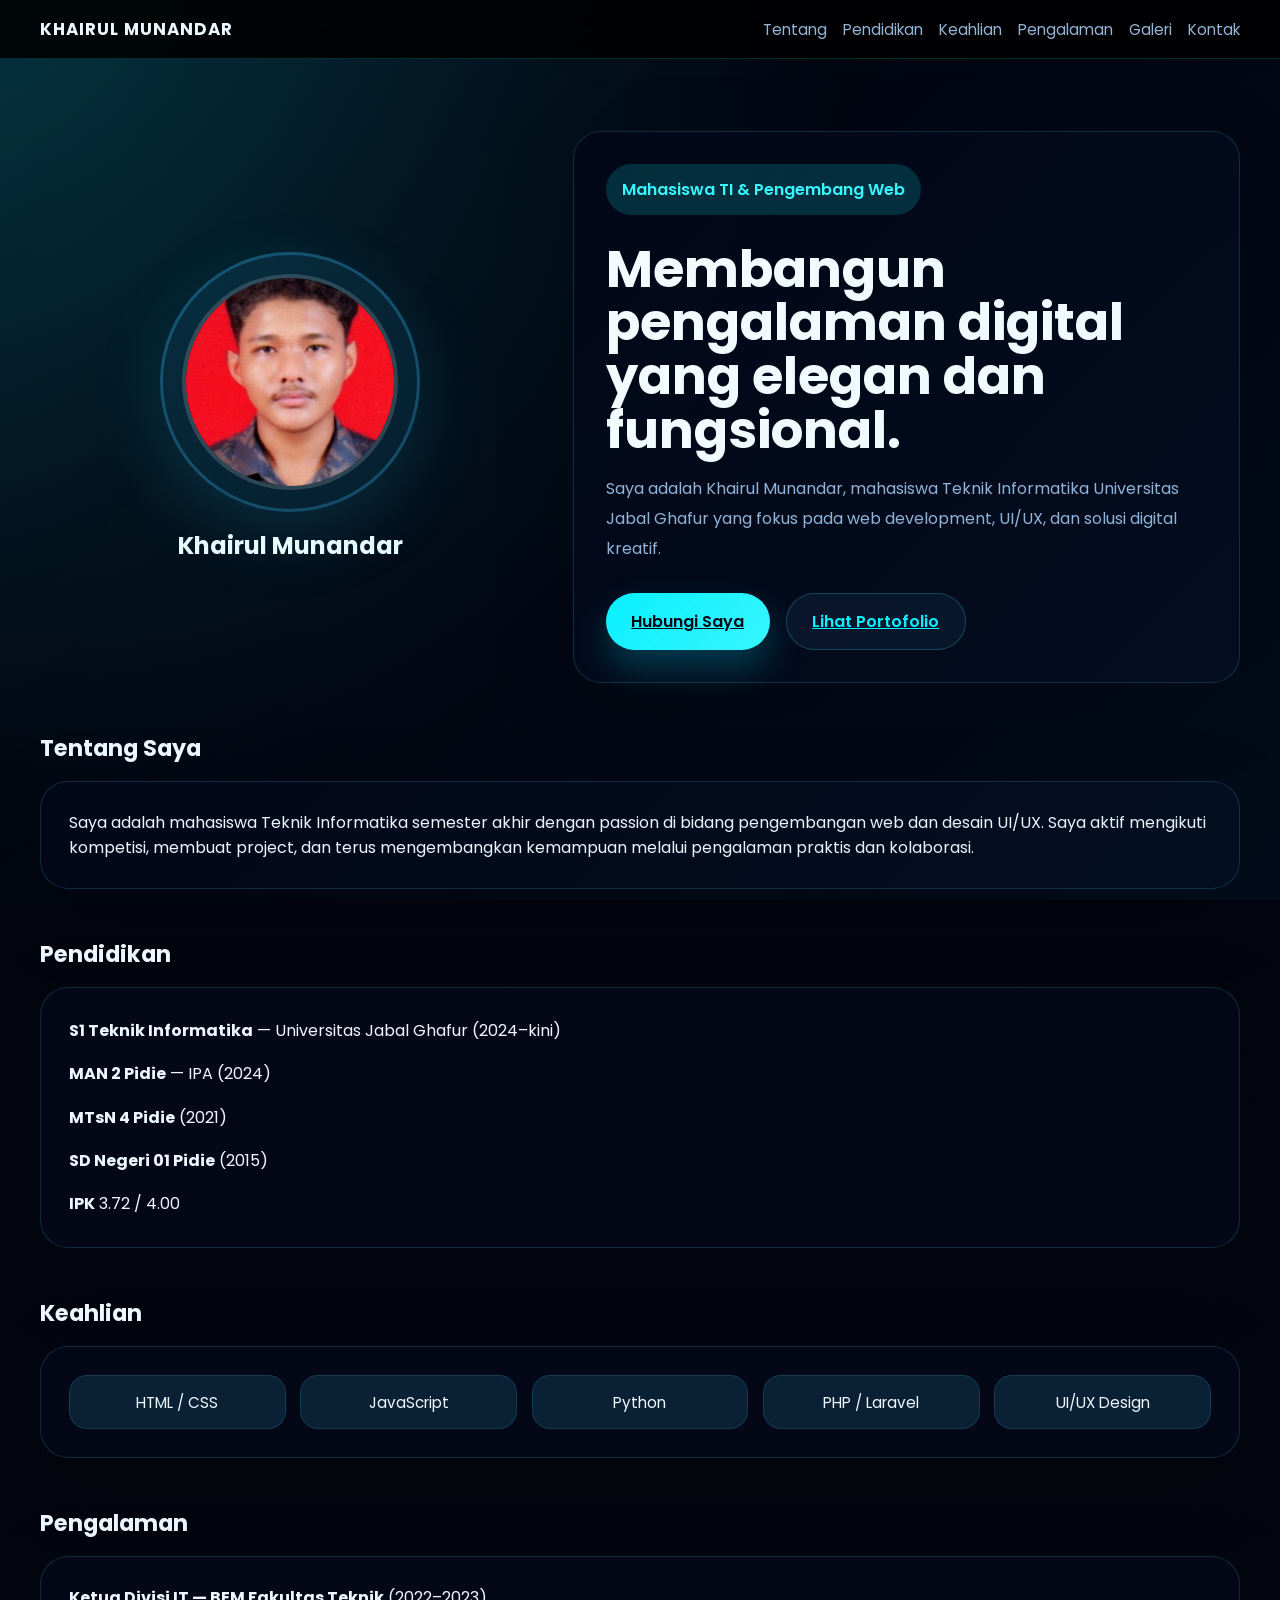
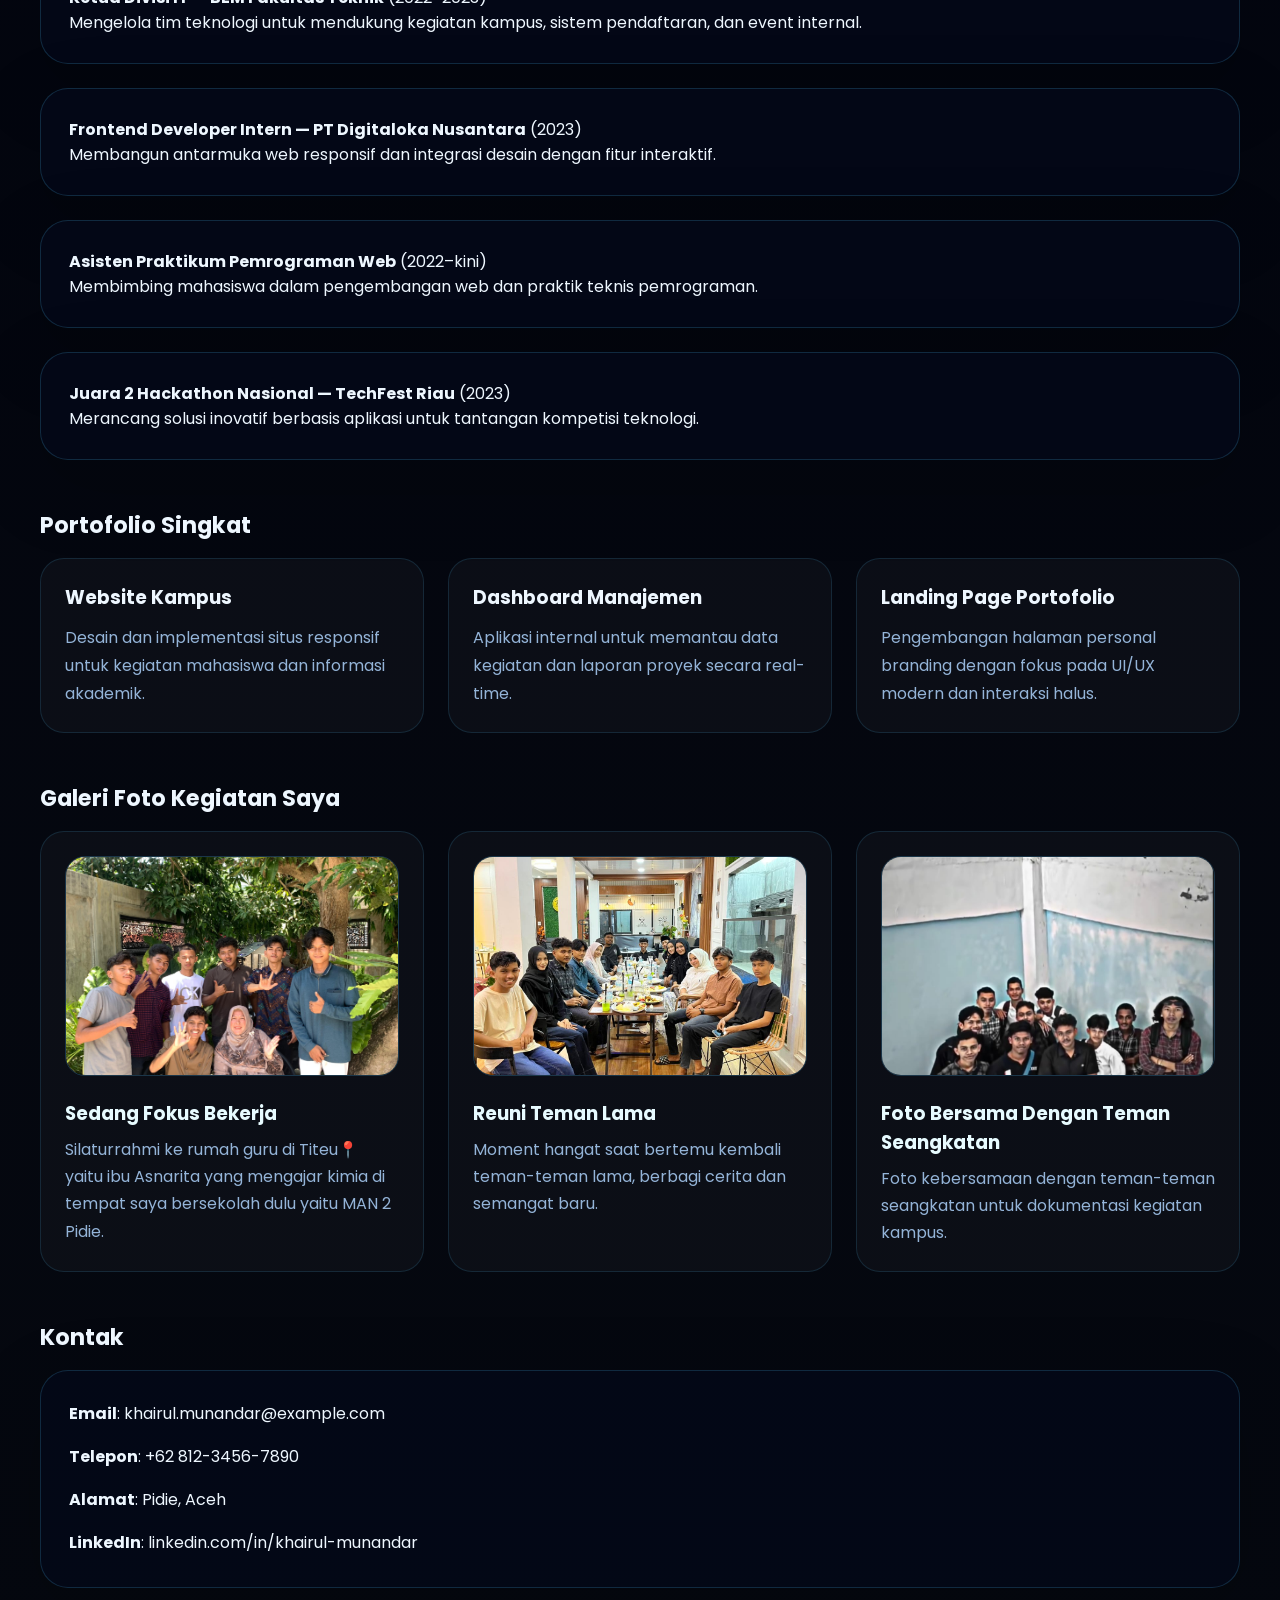
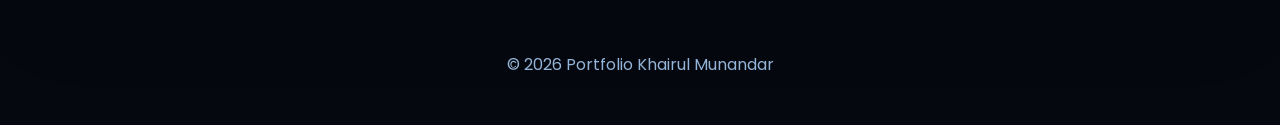
==== BIO.html @ df12a3d7 "Add files via upload" ====
<!DOCTYPE html>
<html lang="id">
<head>
<meta charset="UTF-8">
<meta name="viewport" content="width=device-width, initial-scale=1.0">
<title>Portfolio — Khairul Munandar</title>
<link href="https://fonts.googleapis.com/css2?family=Poppins:wght@300;400;500;600;700&display=swap" rel="stylesheet">

<style>
:root {
  --bg-start: #02040f;
  --bg-end: #05080f;
  --surface: rgba(4, 9, 24, 0.88);
  --surface-strong: rgba(10, 16, 34, 0.96);
  --text: #eef7ff;
  --muted: #94b4d8;
  --accent: #0af2ff;
  --accent-strong: #38f7ff;
  --neon: #53f0ff;
  --border: rgba(81, 197, 255, 0.18);
}

* {
  margin: 0;
  padding: 0;
  box-sizing: border-box;
}

body {
  min-height: 100vh;
  font-family: 'Poppins', sans-serif;
  background: radial-gradient(circle at top left, rgba(10, 242, 255, 0.16), transparent 24%),
              linear-gradient(180deg, var(--bg-start) 0%, var(--bg-end) 100%);
  color: var(--text);
}

body::before {
  content: '';
  position: fixed;
  inset: 0;
  background: linear-gradient(135deg, rgba(56, 189, 248, 0.06), transparent 30%, rgba(14, 165, 233, 0.05));
  pointer-events: none;
}

.container {
  width: min(1200px, calc(100% - 2rem));
  margin: 0 auto;
  padding: 4.5rem 0 3rem;
}

nav {
  position: sticky;
  top: 0;
  z-index: 10;
  background: rgba(0, 0, 0, 0.88);
  backdrop-filter: blur(18px);
  border-bottom: 1px solid rgba(10, 242, 255, 0.18);
}

nav .nav-inner {
  display: flex;
  align-items: center;
  justify-content: space-between;
  gap: 1rem;
  padding: 1rem 0;
}

.brand {
  font-size: 1.05rem;
  font-weight: 700;
  letter-spacing: 0.06em;
  text-transform: uppercase;
}

.nav-links {
  display: flex;
  flex-wrap: wrap;
  gap: 1rem;
}

.nav-links a {
  color: var(--muted);
  text-decoration: none;
  font-size: 0.95rem;
  transition: color 0.2s ease;
}

.nav-links a:hover {
  color: var(--text);
}

.hero {
  display: grid;
  grid-template-columns: 0.9fr 1.2fr;
  gap: 2rem;
  align-items: center;
  margin-bottom: 3rem;
}

.hero-card,
.section-card,
.small-card {
  background: var(--surface);
  border: 1px solid var(--border);
  border-radius: 28px;
  box-shadow: 0 24px 80px rgba(0,0,0,0.18);
}

.hero-card {
  padding: 2rem;
}

.hero-title {
  font-size: clamp(2rem, 4vw, 3.5rem);
  line-height: 1.05;
  margin-bottom: 1rem;
  color: #f5fcff;
}

.hero-subtitle {
  max-width: 46rem;
  color: var(--muted);
  margin-bottom: 1.75rem;
  line-height: 1.9;
}

.badge {
  display: inline-flex;
  align-items: center;
  gap: 0.5rem;
  padding: 0.8rem 1rem;
  border-radius: 999px;
  background: rgba(10, 242, 255, 0.16);
  color: var(--accent-strong);
  font-weight: 600;
  margin-bottom: 1.75rem;
}

.action-group {
  display: flex;
  flex-wrap: wrap;
  gap: 1rem;
}

.button {
  display: inline-flex;
  align-items: center;
  justify-content: center;
  padding: 0.95rem 1.6rem;
  border-radius: 999px;
  border: none;
  cursor: pointer;
  font-weight: 600;
  transition: transform 0.2s ease, box-shadow 0.2s ease, background 0.2s ease;
}

.button-primary {
  background: linear-gradient(135deg, var(--accent), var(--accent-strong));
  color: #02040f;
  box-shadow: 0 18px 36px rgba(10, 223, 255, 0.24);
}

.button-secondary {
  background: rgba(10, 20, 40, 0.95);
  color: var(--accent);
  border: 1px solid rgba(56, 255, 255, 0.22);
}

.button:hover {
  transform: translateY(-2px);
}

.profile-panel {
  display: flex;
  flex-direction: column;
  align-items: center;
  justify-content: center;
  padding: 2rem 1rem;
}

.profile-frame {
  width: 260px;
  height: 260px;
  border-radius: 50%;
  background: rgba(56, 189, 248, 0.1);
  border: 3px solid rgba(56, 189, 248, 0.28);
  display: flex;
  align-items: center;
  justify-content: center;
  box-shadow: 0 24px 70px rgba(56, 189, 248, 0.16);
}

.profile-img {
  width: 216px;
  height: 216px;
  border-radius: 50%;
  object-fit: cover;
  border: 4px solid rgba(255,255,255,0.16);
}

.profile-name {
  margin-top: 1rem;
  color: #e7fbff;
  font-size: 1.5rem;
  font-weight: 700;
  text-align: center;
}

.profile-summary {
  display: grid;
  gap: 1rem;
}

.profile-summary p {
  color: var(--muted);
  line-height: 1.8;
}

.stats-grid {
  display: grid;
  grid-template-columns: repeat(2, minmax(0, 1fr));
  gap: 1rem;
}

.stat-card {
  background: rgba(255,255,255,0.04);
  padding: 1rem 1.25rem;
  border-radius: 20px;
  border: 1px solid rgba(255,255,255,0.06);
}

.stat-card strong {
  display: block;
  font-size: 1.1rem;
  margin-bottom: 0.35rem;
}

.section {
  margin-top: 3rem;
}

.section h2 {
  font-size: 1.4rem;
  margin-bottom: 1rem;
}

.section-card {
  padding: 1.75rem;
}

.section-grid {
  display: grid;
  gap: 1.5rem;
}

.details-list {
  display: grid;
  gap: 0.8rem;
  color: var(--text);
  line-height: 1.9;
}

.details-list span {
  display: block;
}

.skills {
  display: grid;
  grid-template-columns: repeat(auto-fit, minmax(140px, 1fr));
  gap: 0.9rem;
  margin-top: 0.8rem;
}

.skills span {
  display: inline-flex;
  align-items: center;
  justify-content: center;
  padding: 0.9rem 1rem;
  border-radius: 18px;
  background: rgba(56, 189, 248, 0.14);
  color: var(--text);
  font-size: 0.95rem;
  border: 1px solid rgba(56, 189, 248, 0.16);
}

.portfolio-grid {
  display: grid;
  grid-template-columns: repeat(auto-fit, minmax(240px, 1fr));
  gap: 1.5rem;
  margin-top: 1rem;
}

.portfolio-card,
.gallery-card {
  background: rgba(255,255,255,0.03);
  border: 1px solid rgba(81, 197, 255, 0.14);
  border-radius: 24px;
  padding: 1.5rem;
  overflow: hidden;
}

.gallery-card img {
  width: 100%;
  height: 220px;
  object-fit: cover;
  border-radius: 20px;
  margin-bottom: 1rem;
  border: 1px solid rgba(81, 197, 255, 0.22);
}

.gallery-meta h3 {
  margin-bottom: 0.5rem;
  color: #e7fbff;
}

.gallery-meta p {
  color: var(--muted);
  line-height: 1.7;
}

.portfolio-card h3 {
  margin-bottom: 0.75rem;
}

.portfolio-card p {
  color: var(--muted);
  line-height: 1.75;
}

.footer {
  text-align: center;
  margin-top: 4rem;
  color: var(--muted);
}

@media (max-width: 860px) {
  .hero {
    grid-template-columns: 1fr;
  }

  nav .nav-inner {
    flex-direction: column;
    align-items: flex-start;
  }
}

@media (max-width: 640px) {
  .container {
    padding: 3rem 0 2rem;
  }

  .hero-title {
    font-size: 2.6rem;
  }

  .stats-grid {
    grid-template-columns: 1fr;
  }
}
</style>
</head>

<body>
<nav>
  <div class="container nav-inner">
    <div class="brand">Khairul Munandar</div>
    <div class="nav-links">
      <a href="#about">Tentang</a>
      <a href="#education">Pendidikan</a>
      <a href="#skills">Keahlian</a>
      <a href="#experience">Pengalaman</a>
      <a href="#gallery">Galeri</a>
      <a href="#contact">Kontak</a>
    </div>
  </div>
</nav>

<div class="container">
  <section class="hero">
    <aside class="profile-panel">
      <div class="profile-frame">
        <img src="foto.jpg" alt="Foto Khairul Munandar" class="profile-img">
      </div>
      <div class="profile-name">Khairul Munandar</div>
    </aside>

    <div class="hero-card">
      <span class="badge">Mahasiswa TI & Pengembang Web</span>
      <h1 class="hero-title">Membangun pengalaman digital yang elegan dan fungsional.</h1>
      <p class="hero-subtitle">Saya adalah Khairul Munandar, mahasiswa Teknik Informatika Universitas Jabal Ghafur yang fokus pada web development, UI/UX, dan solusi digital kreatif.</p>
      <div class="action-group">
        <a href="#contact" class="button button-primary">Hubungi Saya</a>
        <a href="#portfolio" class="button button-secondary">Lihat Portofolio</a>
      </div>
    </div>
  </section>

  <section id="about" class="section">
    <h2>Tentang Saya</h2>
    <div class="section-card">
      <p>Saya adalah mahasiswa Teknik Informatika semester akhir dengan passion di bidang pengembangan web dan desain UI/UX. Saya aktif mengikuti kompetisi, membuat project, dan terus mengembangkan kemampuan melalui pengalaman praktis dan kolaborasi.</p>
    </div>
  </section>

  <section id="education" class="section">
    <h2>Pendidikan</h2>
    <div class="section-card details-list">
      <span><strong>S1 Teknik Informatika</strong> — Universitas Jabal Ghafur (2024–kini)</span>
      <span><strong>MAN 2 Pidie</strong> — IPA (2024)</span>
      <span><strong>MTsN 4 Pidie</strong> (2021)</span>
      <span><strong>SD Negeri 01 Pidie</strong> (2015)</span>
      <span><strong>IPK</strong> 3.72 / 4.00</span>
    </div>
  </section>

  <section id="skills" class="section">
    <h2>Keahlian</h2>
    <div class="section-card skills">
      <span>HTML / CSS</span>
      <span>JavaScript</span>
      <span>Python</span>
      <span>PHP / Laravel</span>
      <span>UI/UX Design</span>
    </div>
  </section>

  <section id="experience" class="section">
    <h2>Pengalaman</h2>
    <div class="section-grid">
      <div class="section-card">
        <p><strong>Ketua Divisi IT — BEM Fakultas Teknik</strong> (2022–2023)</p>
        <p>Mengelola tim teknologi untuk mendukung kegiatan kampus, sistem pendaftaran, dan event internal.</p>
      </div>
      <div class="section-card">
        <p><strong>Frontend Developer Intern — PT Digitaloka Nusantara</strong> (2023)</p>
        <p>Membangun antarmuka web responsif dan integrasi desain dengan fitur interaktif.</p>
      </div>
      <div class="section-card">
        <p><strong>Asisten Praktikum Pemrograman Web</strong> (2022–kini)</p>
        <p>Membimbing mahasiswa dalam pengembangan web dan praktik teknis pemrograman.</p>
      </div>
      <div class="section-card">
        <p><strong>Juara 2 Hackathon Nasional — TechFest Riau</strong> (2023)</p>
        <p>Merancang solusi inovatif berbasis aplikasi untuk tantangan kompetisi teknologi.</p>
      </div>
    </div>
  </section>

  <section id="portfolio" class="section">
    <h2>Portofolio Singkat</h2>
    <div class="portfolio-grid">
      <article class="portfolio-card">
        <h3>Website Kampus</h3>
        <p>Desain dan implementasi situs responsif untuk kegiatan mahasiswa dan informasi akademik.</p>
      </article>
      <article class="portfolio-card">
        <h3>Dashboard Manajemen</h3>
        <p>Aplikasi internal untuk memantau data kegiatan dan laporan proyek secara real-time.</p>
      </article>
      <article class="portfolio-card">
        <h3>Landing Page Portofolio</h3>
        <p>Pengembangan halaman personal branding dengan fokus pada UI/UX modern dan interaksi halus.</p>
      </article>
    </div>
  </section>

  <section id="gallery" class="section">
    <h2>Galeri Foto Kegiatan Saya</h2>
    <div class="portfolio-grid">
      <article class="gallery-card">
        <img src="foto1.jpeg" alt="Sedang bekerja di kafe">
        <div class="gallery-meta">
          <h3>Sedang Fokus Bekerja</h3>
          <p>Silaturrahmi ke rumah guru di Titeu📍 yaitu ibu Asnarita yang mengajar kimia di tempat saya bersekolah dulu yaitu MAN 2 Pidie.</p>
        </div>
      </article>
      <article class="gallery-card">
        <img src="foto2.jpeg" alt="Sedang dalam acara reuni">
        <div class="gallery-meta">
          <h3>Reuni Teman Lama</h3>
          <p>Moment hangat saat bertemu kembali teman-teman lama, berbagi cerita dan semangat baru.</p>
        </div>
      </article>
      <article class="gallery-card">
        <img src="foto3.jpeg" alt="Foto bersama kawan-kawan">
        <div class="gallery-meta">
          <h3>Foto Bersama Dengan Teman Seangkatan</h3>
          <p>Foto kebersamaan dengan teman-teman seangkatan untuk dokumentasi kegiatan kampus.</p>
        </div>
      </article>
    </div>
  </section>

  <section id="contact" class="section">
    <h2>Kontak</h2>
    <div class="section-card details-list">
      <span><strong>Email</strong>: khairul.munandar@example.com</span>
      <span><strong>Telepon</strong>: +62 812-3456-7890</span>
      <span><strong>Alamat</strong>: Pidie, Aceh</span>
      <span><strong>LinkedIn</strong>: linkedin.com/in/khairul-munandar</span>
    </div>
  </section>

  <div class="footer">
    © 2026 Portfolio Khairul Munandar
  </div>
</div>

</body>
</html>
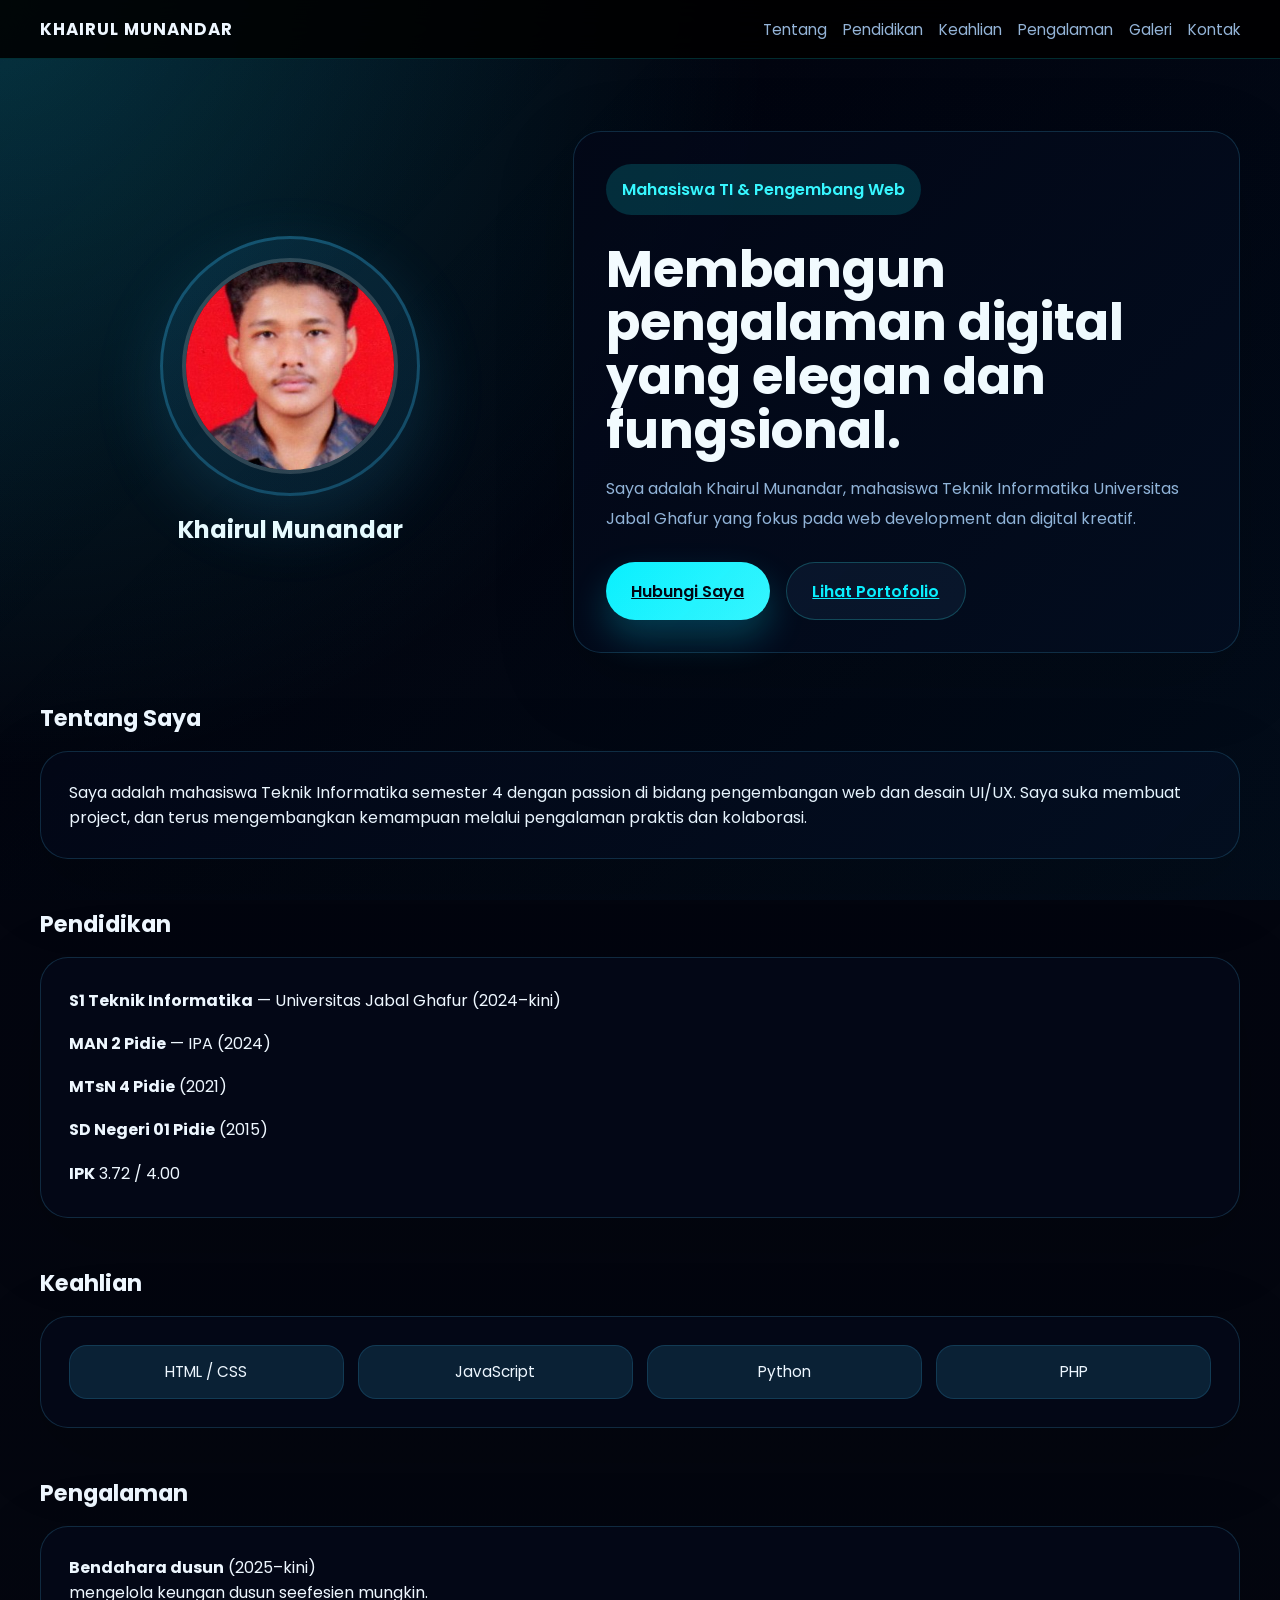
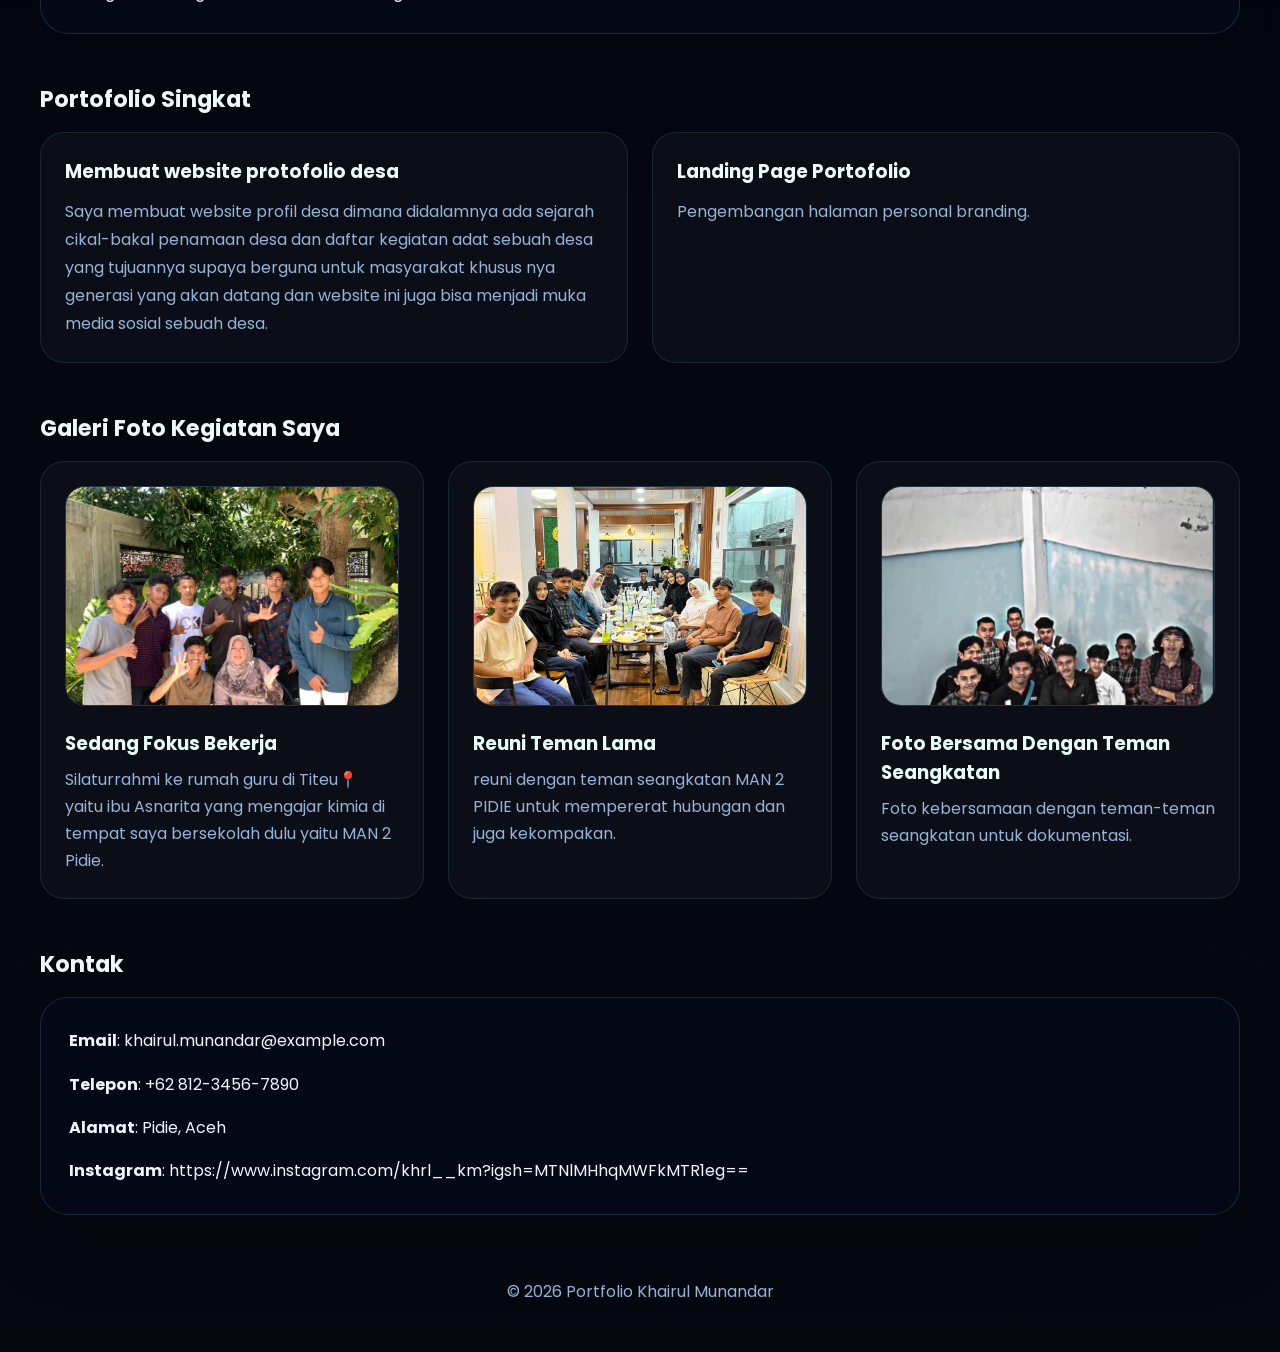
==== commit b80fc66b: "Refactor BIO.html for improved structure and content" ====
--- a/BIO.html
+++ b/BIO.html
@@ -387,7 +387,7 @@
     <div class="hero-card">
       <span class="badge">Mahasiswa TI & Pengembang Web</span>
       <h1 class="hero-title">Membangun pengalaman digital yang elegan dan fungsional.</h1>
-      <p class="hero-subtitle">Saya adalah Khairul Munandar, mahasiswa Teknik Informatika Universitas Jabal Ghafur yang fokus pada web development, UI/UX, dan solusi digital kreatif.</p>
+      <p class="hero-subtitle">Saya adalah Khairul Munandar, mahasiswa Teknik Informatika Universitas Jabal Ghafur yang fokus pada web development dan digital kreatif.</p>
       <div class="action-group">
         <a href="#contact" class="button button-primary">Hubungi Saya</a>
         <a href="#portfolio" class="button button-secondary">Lihat Portofolio</a>
@@ -398,7 +398,7 @@
   <section id="about" class="section">
     <h2>Tentang Saya</h2>
     <div class="section-card">
-      <p>Saya adalah mahasiswa Teknik Informatika semester akhir dengan passion di bidang pengembangan web dan desain UI/UX. Saya aktif mengikuti kompetisi, membuat project, dan terus mengembangkan kemampuan melalui pengalaman praktis dan kolaborasi.</p>
+      <p>Saya adalah mahasiswa Teknik Informatika semester 4 dengan passion di bidang pengembangan web dan desain UI/UX. Saya suka membuat project, dan terus mengembangkan kemampuan melalui pengalaman praktis dan kolaborasi.</p>
     </div>
   </section>
 
@@ -419,8 +419,7 @@
       <span>HTML / CSS</span>
       <span>JavaScript</span>
       <span>Python</span>
-      <span>PHP / Laravel</span>
-      <span>UI/UX Design</span>
+      <span>PHP </span>
     </div>
   </section>
 
@@ -428,20 +427,8 @@
     <h2>Pengalaman</h2>
     <div class="section-grid">
       <div class="section-card">
-        <p><strong>Ketua Divisi IT — BEM Fakultas Teknik</strong> (2022–2023)</p>
-        <p>Mengelola tim teknologi untuk mendukung kegiatan kampus, sistem pendaftaran, dan event internal.</p>
-      </div>
-      <div class="section-card">
-        <p><strong>Frontend Developer Intern — PT Digitaloka Nusantara</strong> (2023)</p>
-        <p>Membangun antarmuka web responsif dan integrasi desain dengan fitur interaktif.</p>
-      </div>
-      <div class="section-card">
-        <p><strong>Asisten Praktikum Pemrograman Web</strong> (2022–kini)</p>
-        <p>Membimbing mahasiswa dalam pengembangan web dan praktik teknis pemrograman.</p>
-      </div>
-      <div class="section-card">
-        <p><strong>Juara 2 Hackathon Nasional — TechFest Riau</strong> (2023)</p>
-        <p>Merancang solusi inovatif berbasis aplikasi untuk tantangan kompetisi teknologi.</p>
+        <p><strong>Bendahara dusun</strong> (2025–kini)</p>
+        <p>mengelola keungan dusun seefesien mungkin.</p>
       </div>
     </div>
   </section>
@@ -450,16 +437,12 @@
     <h2>Portofolio Singkat</h2>
     <div class="portfolio-grid">
       <article class="portfolio-card">
-        <h3>Website Kampus</h3>
-        <p>Desain dan implementasi situs responsif untuk kegiatan mahasiswa dan informasi akademik.</p>
-      </article>
-      <article class="portfolio-card">
-        <h3>Dashboard Manajemen</h3>
-        <p>Aplikasi internal untuk memantau data kegiatan dan laporan proyek secara real-time.</p>
+        <h3>Membuat website protofolio desa</h3>
+        <p> Saya membuat website profil desa dimana didalamnya ada sejarah cikal-bakal penamaan desa dan daftar kegiatan adat sebuah desa yang tujuannya supaya berguna untuk masyarakat khusus nya generasi yang akan datang dan website ini juga bisa menjadi muka media sosial sebuah desa.</p>
       </article>
       <article class="portfolio-card">
         <h3>Landing Page Portofolio</h3>
-        <p>Pengembangan halaman personal branding dengan fokus pada UI/UX modern dan interaksi halus.</p>
+        <p>Pengembangan halaman personal branding.</p>
       </article>
     </div>
   </section>
@@ -478,14 +461,14 @@
         <img src="foto2.jpeg" alt="Sedang dalam acara reuni">
         <div class="gallery-meta">
           <h3>Reuni Teman Lama</h3>
-          <p>Moment hangat saat bertemu kembali teman-teman lama, berbagi cerita dan semangat baru.</p>
+          <p>reuni dengan teman seangkatan MAN 2 PIDIE untuk mempererat hubungan dan juga kekompakan.</p>
         </div>
       </article>
       <article class="gallery-card">
         <img src="foto3.jpeg" alt="Foto bersama kawan-kawan">
         <div class="gallery-meta">
           <h3>Foto Bersama Dengan Teman Seangkatan</h3>
-          <p>Foto kebersamaan dengan teman-teman seangkatan untuk dokumentasi kegiatan kampus.</p>
+          <p>Foto kebersamaan dengan teman-teman seangkatan untuk dokumentasi.</p>
         </div>
       </article>
     </div>
@@ -497,7 +480,7 @@
       <span><strong>Email</strong>: khairul.munandar@example.com</span>
       <span><strong>Telepon</strong>: +62 812-3456-7890</span>
       <span><strong>Alamat</strong>: Pidie, Aceh</span>
-      <span><strong>LinkedIn</strong>: linkedin.com/in/khairul-munandar</span>
+      <span><strong>Instagram</strong>: https://www.instagram.com/khrl__km?igsh=MTNlMHhqMWFkMTR1eg==</span>
     </div>
   </section>
 
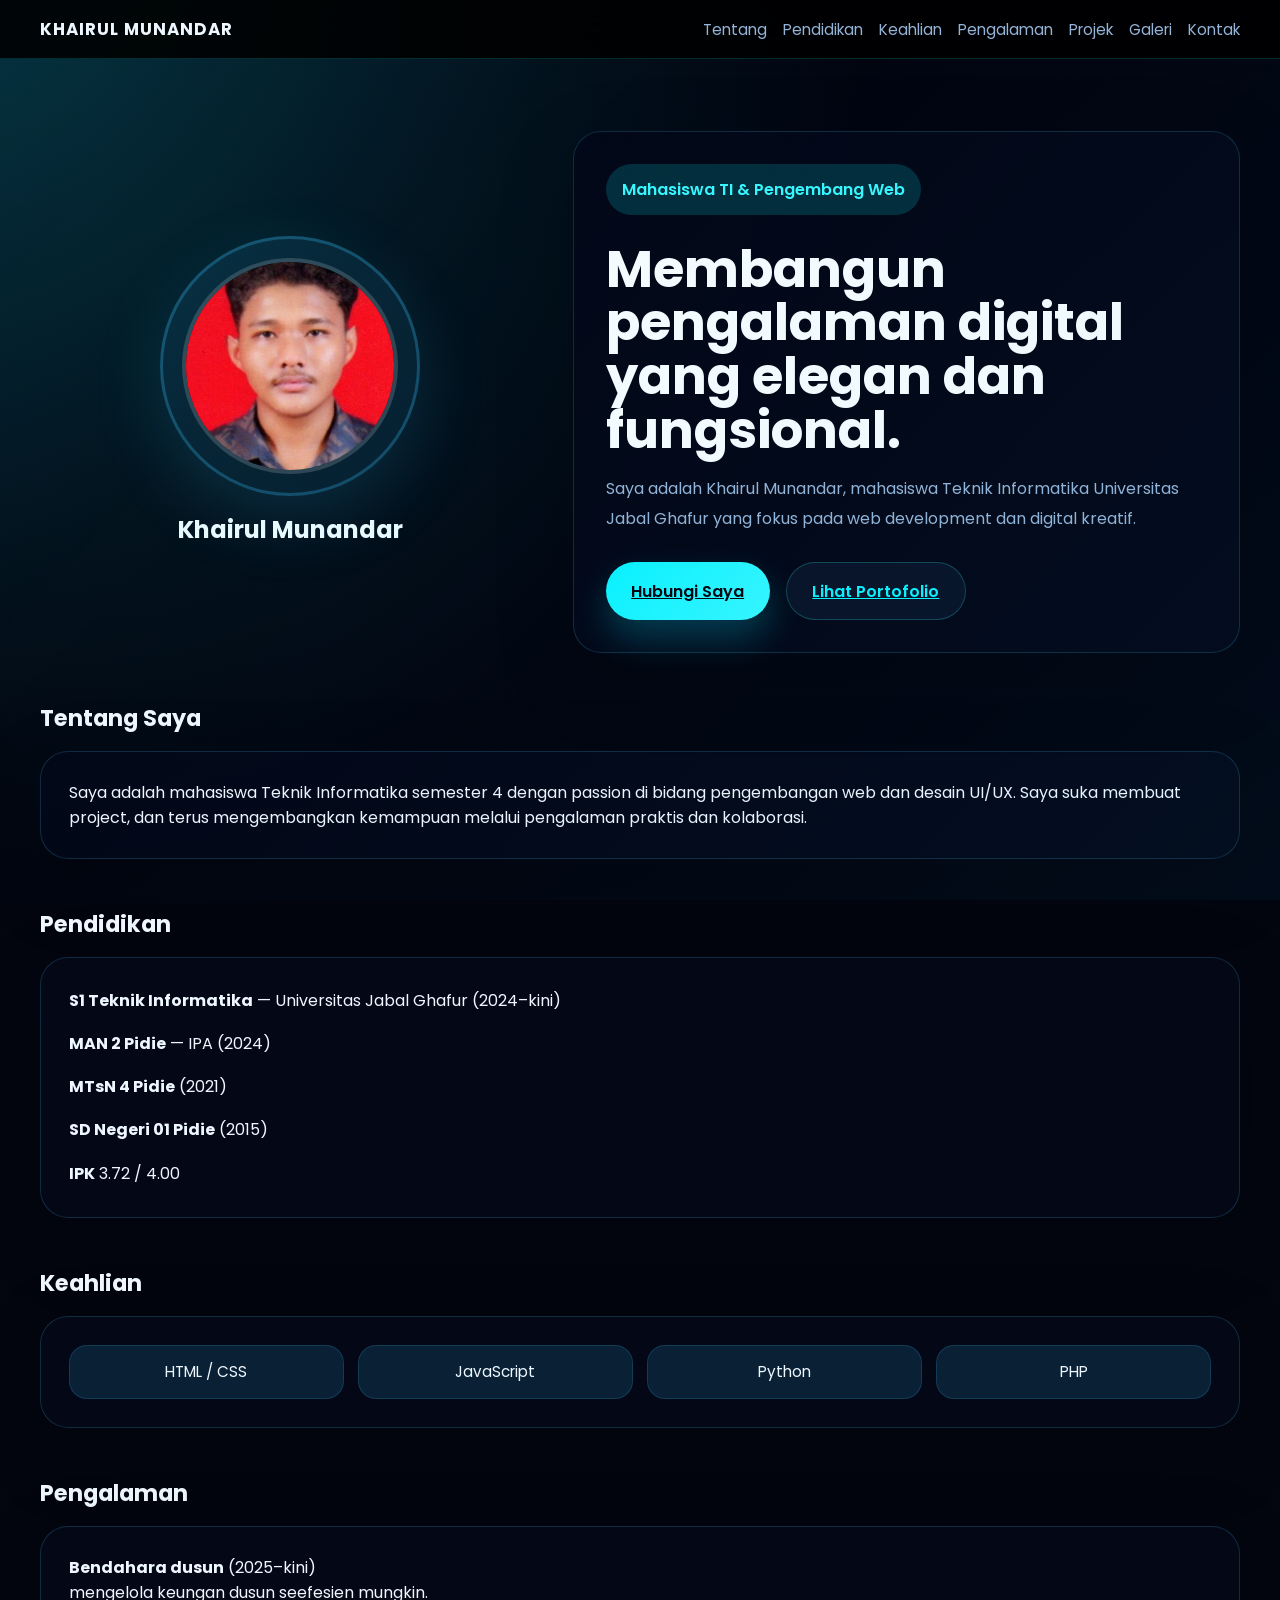
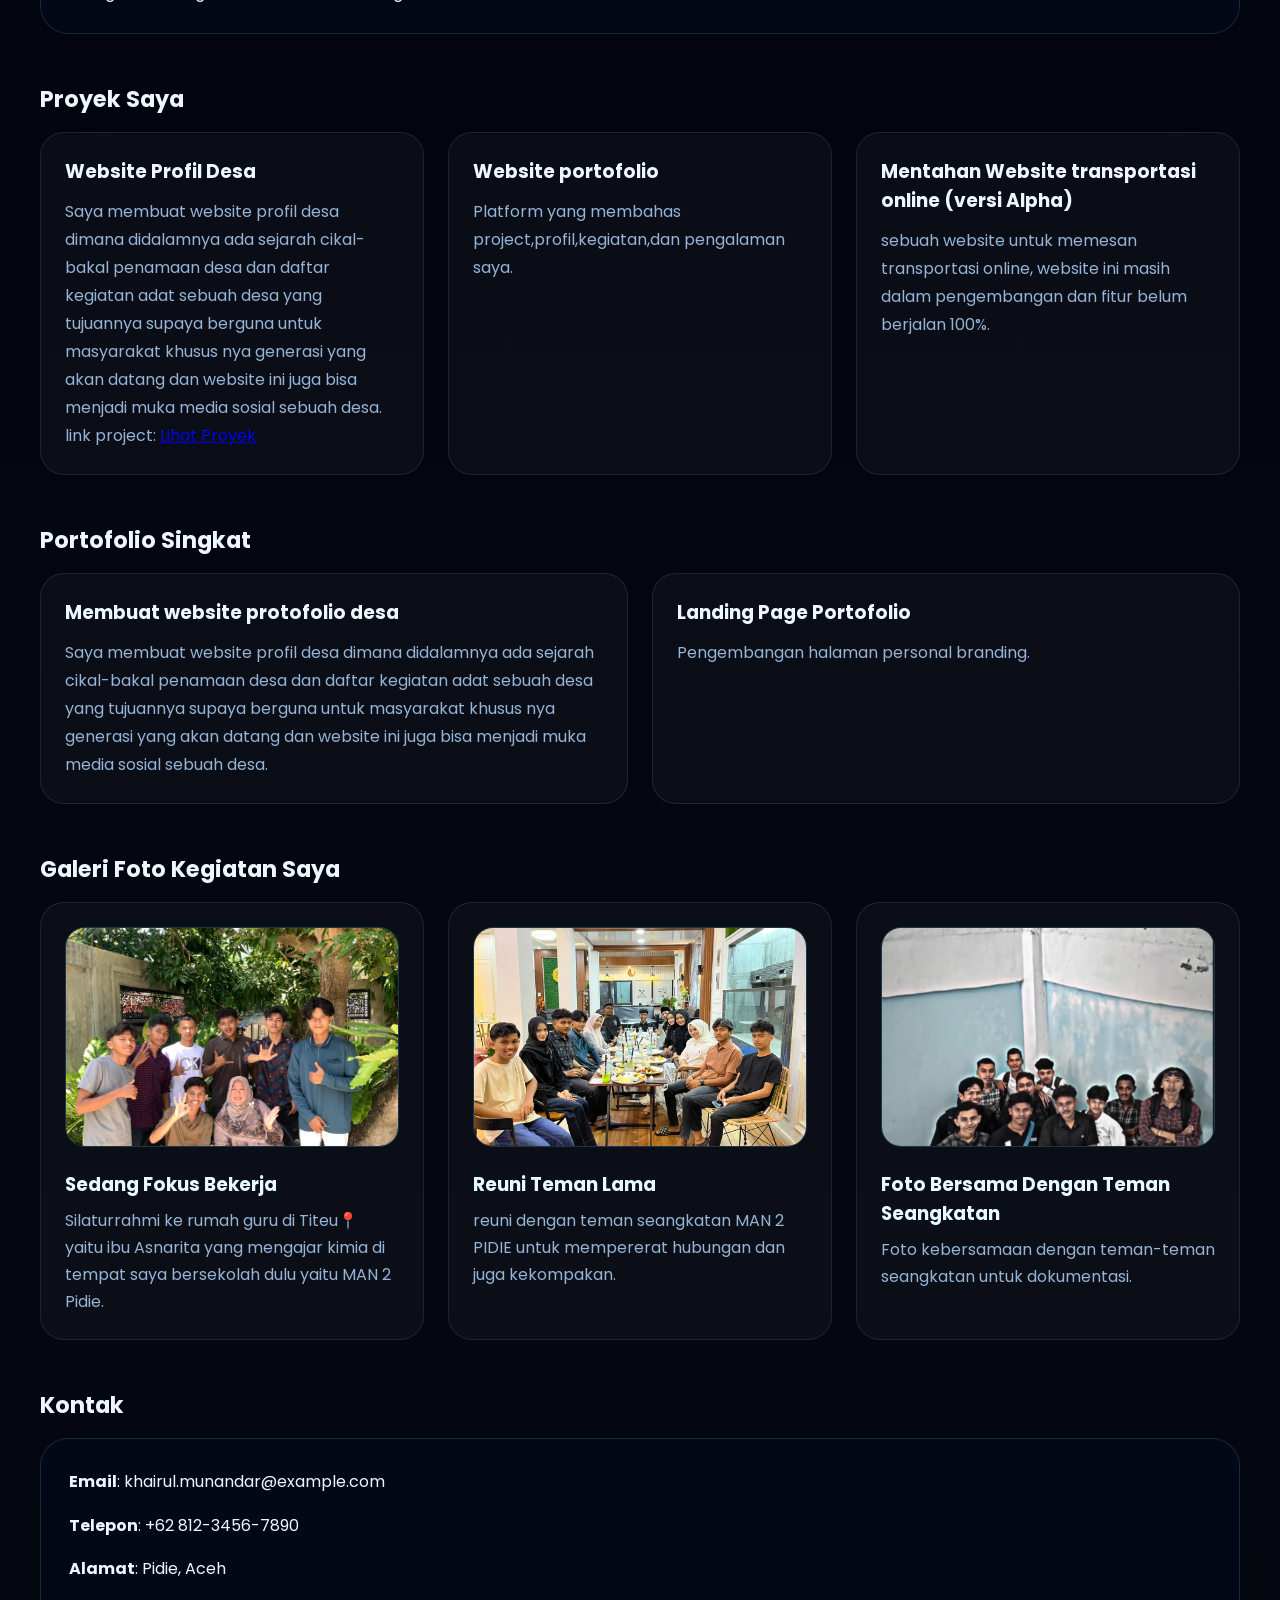
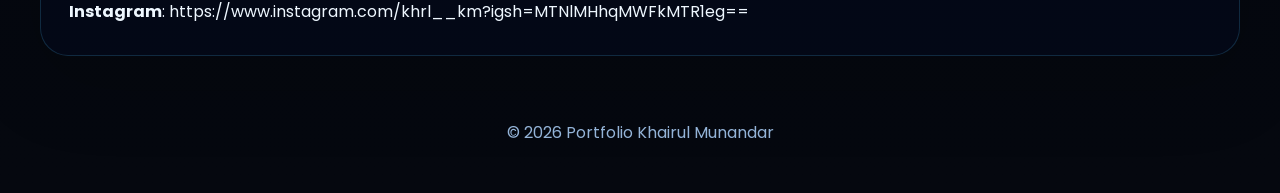
==== commit 02341b86: "Update BIO.html" ====
--- a/BIO.html
+++ b/BIO.html
@@ -369,6 +369,7 @@
       <a href="#education">Pendidikan</a>
       <a href="#skills">Keahlian</a>
       <a href="#experience">Pengalaman</a>
+      <a href="#projects">Projek</a>
       <a href="#gallery">Galeri</a>
       <a href="#contact">Kontak</a>
     </div>
@@ -430,6 +431,26 @@
         <p><strong>Bendahara dusun</strong> (2025–kini)</p>
         <p>mengelola keungan dusun seefesien mungkin.</p>
       </div>
+    </div>
+  </section>
+
+
+   <section id="projects" class="section">
+    <h2>Proyek Saya</h2>
+    <div class="portfolio-grid">
+      <article class="portfolio-card">
+        <h3>Website Profil Desa</h3>
+        <p>Saya membuat website profil desa dimana didalamnya ada sejarah cikal-bakal penamaan desa dan daftar kegiatan adat sebuah desa yang tujuannya supaya berguna untuk masyarakat khusus nya generasi yang akan datang dan website ini juga bisa menjadi muka media sosial sebuah desa.</p>
+        <p>link project: <a href="https://khairulmunandar.github.io/profil-desa/profil-desa.html" target="_blank">Lihat Proyek</a></p>
+      </article>
+      <article class="portfolio-card">
+        <h3>Website portofolio</h3>
+        <p>Platform yang membahas project,profil,kegiatan,dan pengalaman saya.</p>
+      </article>
+      <article class="portfolio-card">
+        <h3>Mentahan Website transportasi online (versi Alpha)</h3>
+        <p>sebuah website untuk memesan transportasi online, website ini masih dalam pengembangan dan fitur belum berjalan 100%.</p>
+      </article>
     </div>
   </section>
 
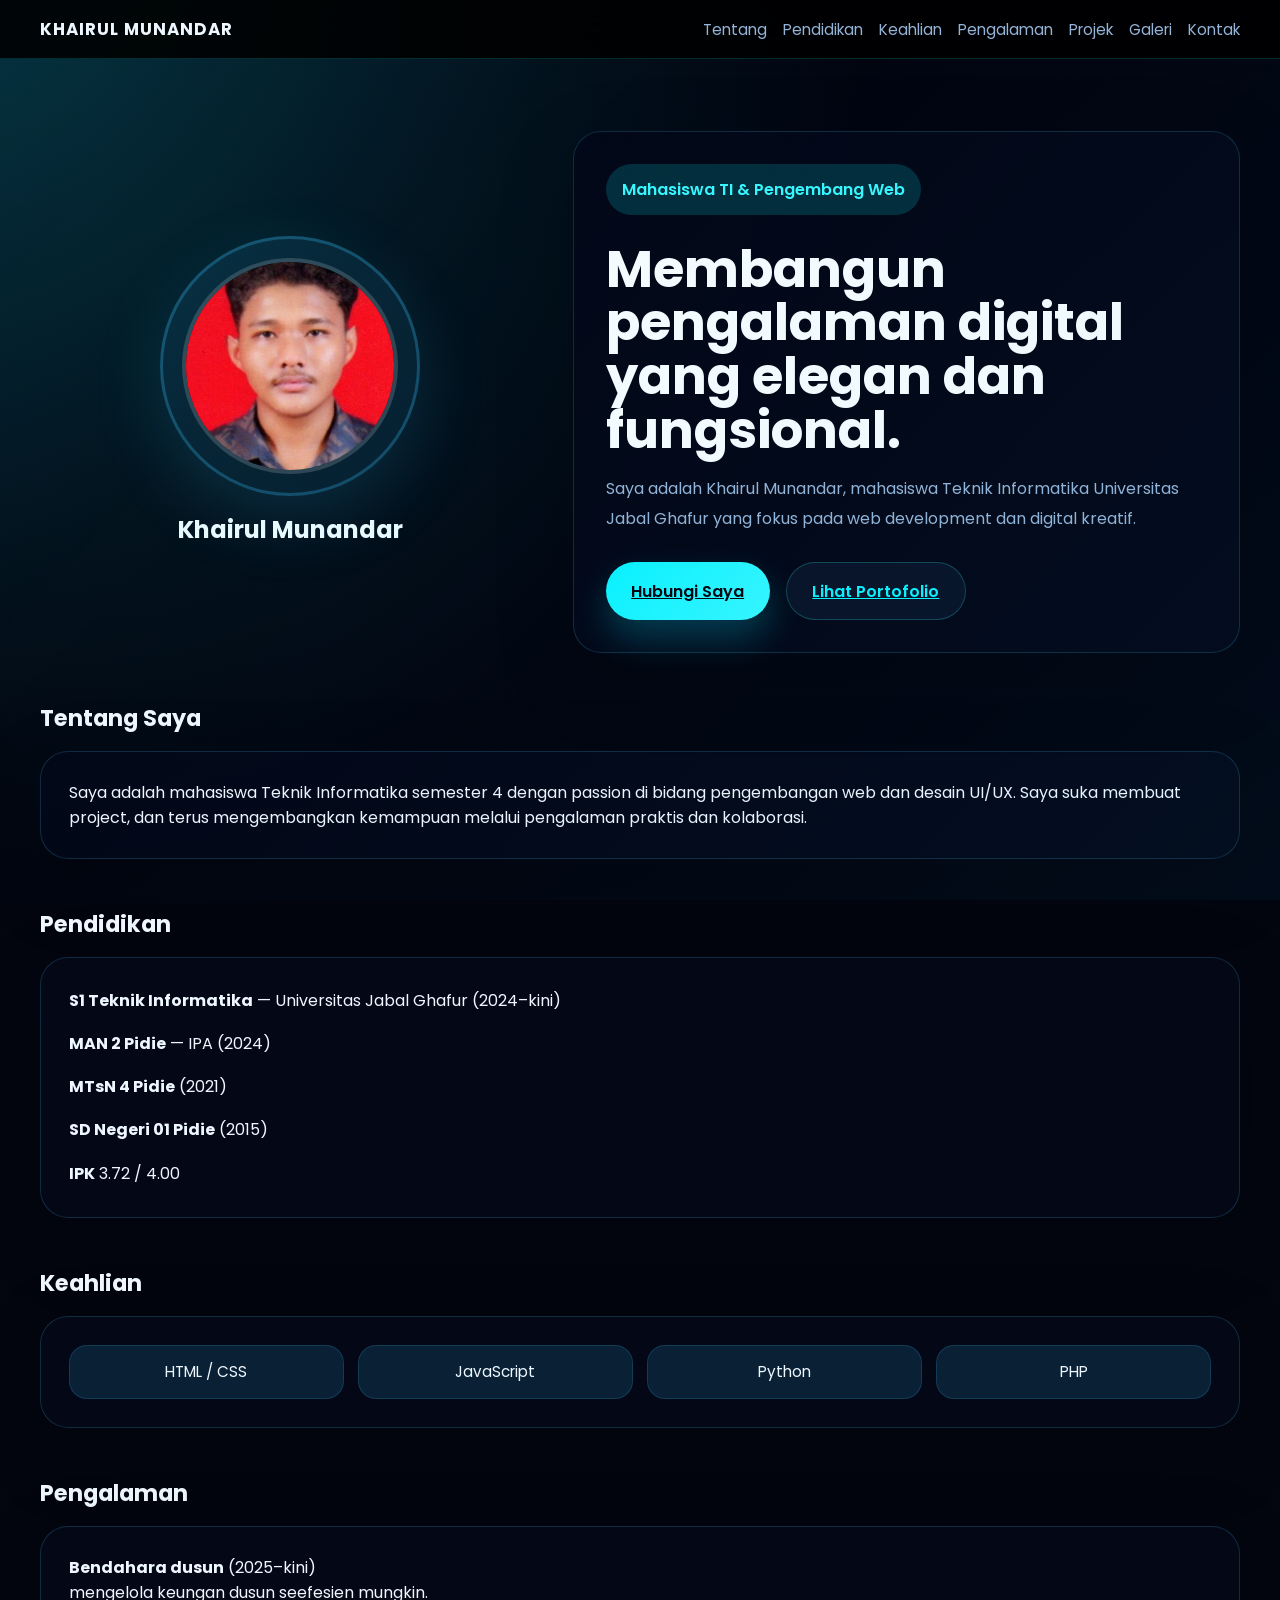
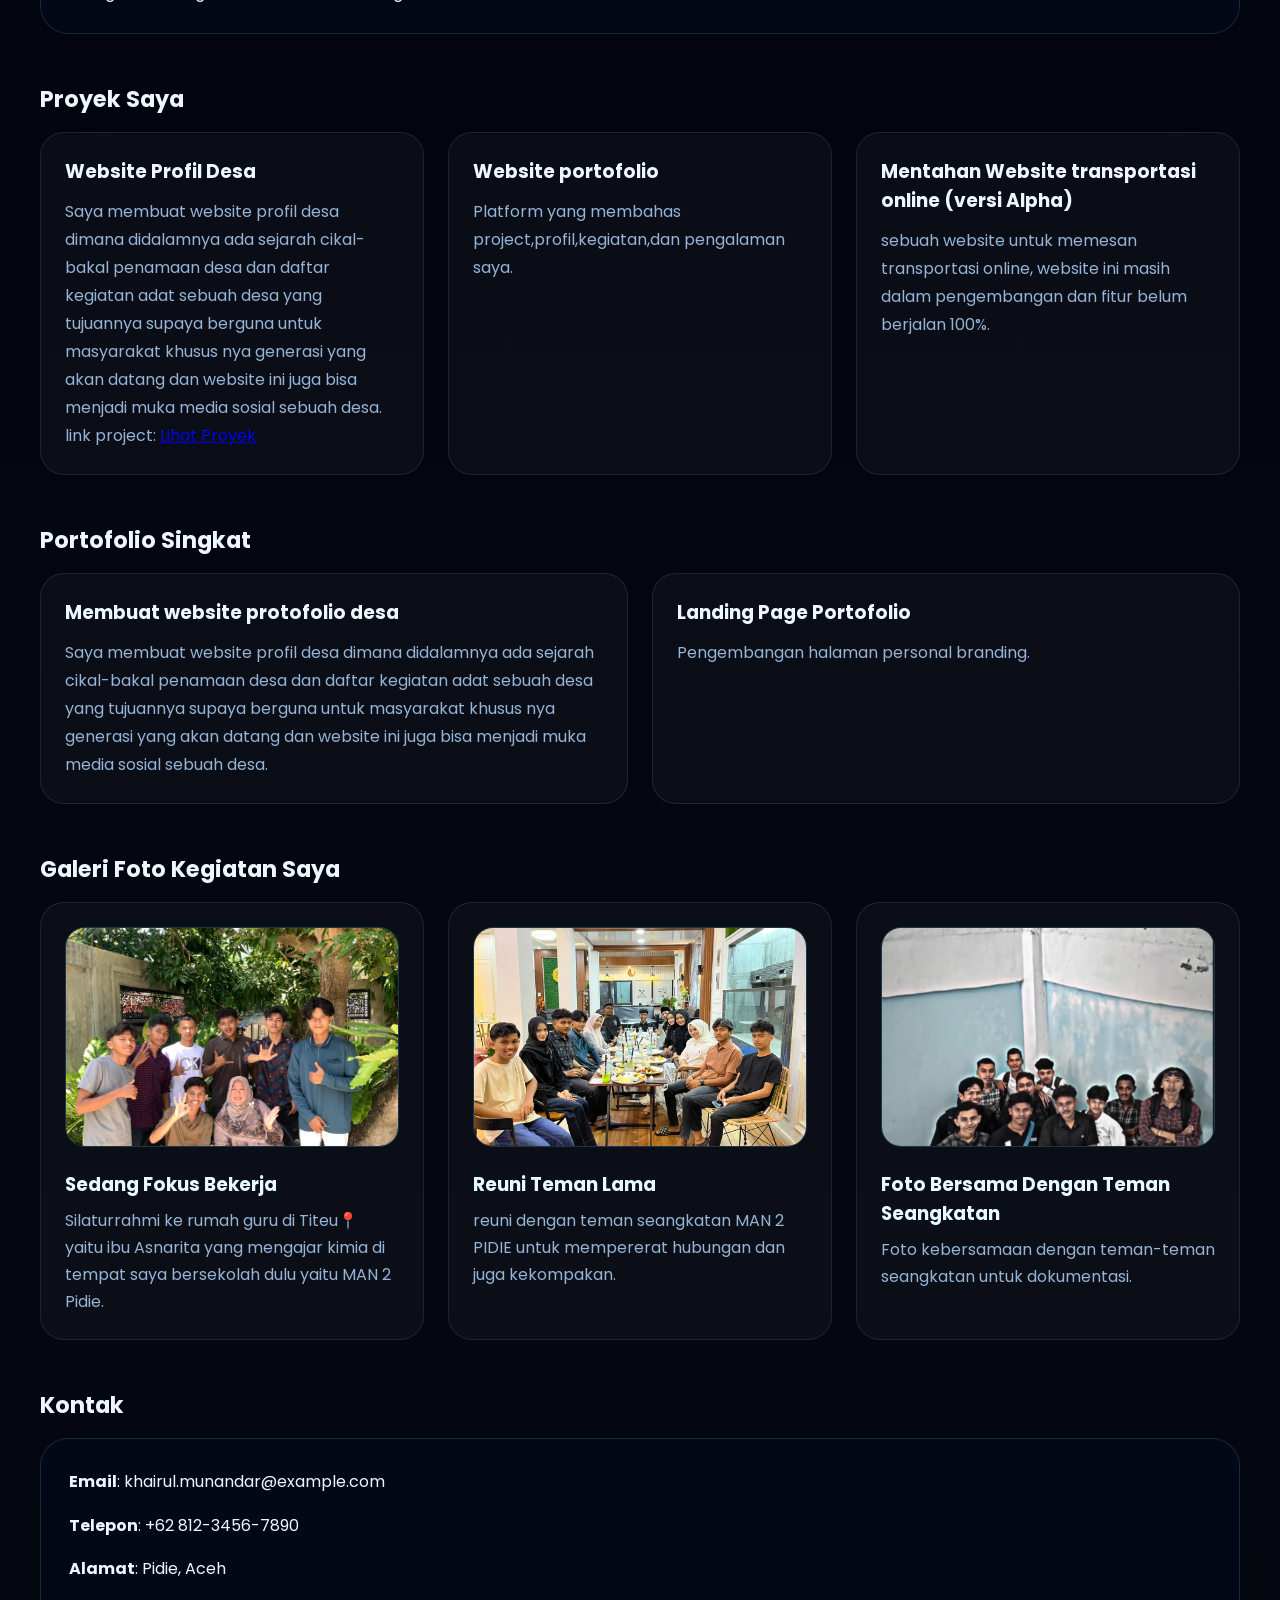
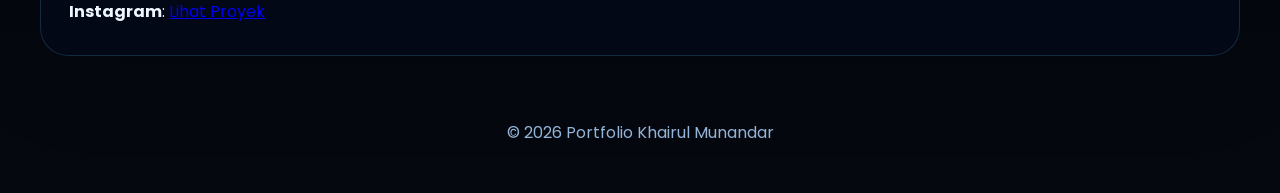
==== commit d06142a4: "Update BIO.html" ====
--- a/BIO.html
+++ b/BIO.html
@@ -501,7 +501,7 @@
       <span><strong>Email</strong>: khairul.munandar@example.com</span>
       <span><strong>Telepon</strong>: +62 812-3456-7890</span>
       <span><strong>Alamat</strong>: Pidie, Aceh</span>
-      <span><strong>Instagram</strong>: https://www.instagram.com/khrl__km?igsh=MTNlMHhqMWFkMTR1eg==</span>
+      <span><strong>Instagram</strong>: <a href="https://www.instagram.com/khrl__km?igsh=MTNlMHhqMWFkMTR1eg==" target="_blank">Lihat Proyek</a></span>
     </div>
   </section>
 
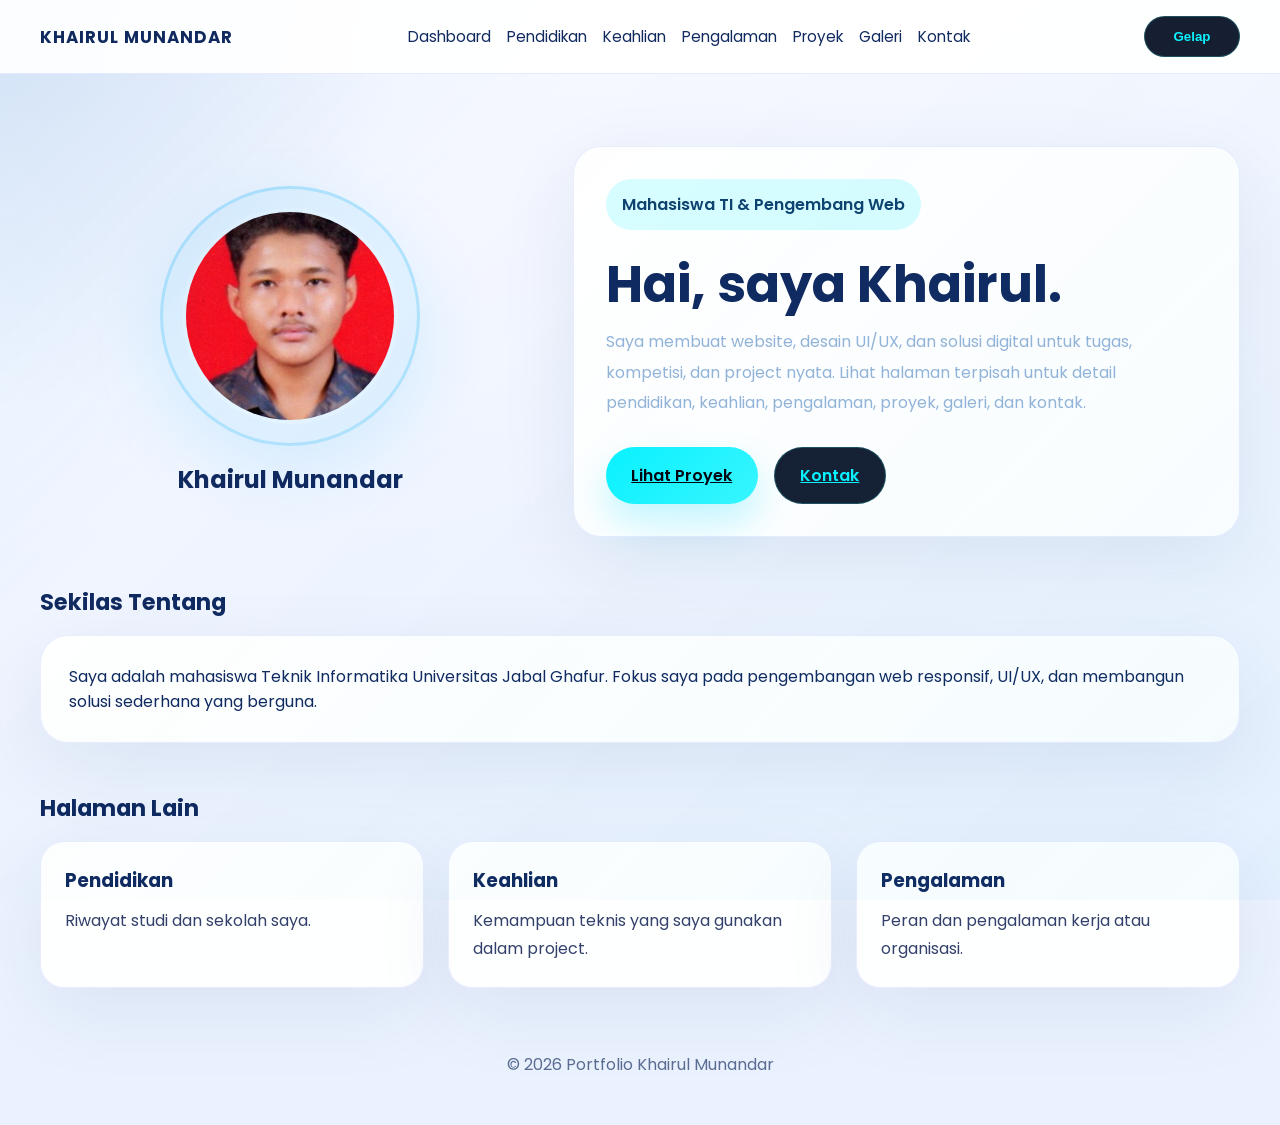
==== commit 54166ada: "Add files via upload" ====
--- a/BIO.html
+++ b/BIO.html
@@ -1,514 +1,84 @@
-<!DOCTYPE html>
-<html lang="id">
-<head>
-<meta charset="UTF-8">
-<meta name="viewport" content="width=device-width, initial-scale=1.0">
-<title>Portfolio — Khairul Munandar</title>
-<link href="https://fonts.googleapis.com/css2?family=Poppins:wght@300;400;500;600;700&display=swap" rel="stylesheet">
-
-<style>
-:root {
-  --bg-start: #02040f;
-  --bg-end: #05080f;
-  --surface: rgba(4, 9, 24, 0.88);
-  --surface-strong: rgba(10, 16, 34, 0.96);
-  --text: #eef7ff;
-  --muted: #94b4d8;
-  --accent: #0af2ff;
-  --accent-strong: #38f7ff;
-  --neon: #53f0ff;
-  --border: rgba(81, 197, 255, 0.18);
-}
-
-* {
-  margin: 0;
-  padding: 0;
-  box-sizing: border-box;
-}
-
-body {
-  min-height: 100vh;
-  font-family: 'Poppins', sans-serif;
-  background: radial-gradient(circle at top left, rgba(10, 242, 255, 0.16), transparent 24%),
-              linear-gradient(180deg, var(--bg-start) 0%, var(--bg-end) 100%);
-  color: var(--text);
-}
-
-body::before {
-  content: '';
-  position: fixed;
-  inset: 0;
-  background: linear-gradient(135deg, rgba(56, 189, 248, 0.06), transparent 30%, rgba(14, 165, 233, 0.05));
-  pointer-events: none;
-}
-
-.container {
-  width: min(1200px, calc(100% - 2rem));
-  margin: 0 auto;
-  padding: 4.5rem 0 3rem;
-}
-
-nav {
-  position: sticky;
-  top: 0;
-  z-index: 10;
-  background: rgba(0, 0, 0, 0.88);
-  backdrop-filter: blur(18px);
-  border-bottom: 1px solid rgba(10, 242, 255, 0.18);
-}
-
-nav .nav-inner {
-  display: flex;
-  align-items: center;
-  justify-content: space-between;
-  gap: 1rem;
-  padding: 1rem 0;
-}
-
-.brand {
-  font-size: 1.05rem;
-  font-weight: 700;
-  letter-spacing: 0.06em;
-  text-transform: uppercase;
-}
-
-.nav-links {
-  display: flex;
-  flex-wrap: wrap;
-  gap: 1rem;
-}
-
-.nav-links a {
-  color: var(--muted);
-  text-decoration: none;
-  font-size: 0.95rem;
-  transition: color 0.2s ease;
-}
-
-.nav-links a:hover {
-  color: var(--text);
-}
-
-.hero {
-  display: grid;
-  grid-template-columns: 0.9fr 1.2fr;
-  gap: 2rem;
-  align-items: center;
-  margin-bottom: 3rem;
-}
-
-.hero-card,
-.section-card,
-.small-card {
-  background: var(--surface);
-  border: 1px solid var(--border);
-  border-radius: 28px;
-  box-shadow: 0 24px 80px rgba(0,0,0,0.18);
-}
-
-.hero-card {
-  padding: 2rem;
-}
-
-.hero-title {
-  font-size: clamp(2rem, 4vw, 3.5rem);
-  line-height: 1.05;
-  margin-bottom: 1rem;
-  color: #f5fcff;
-}
-
-.hero-subtitle {
-  max-width: 46rem;
-  color: var(--muted);
-  margin-bottom: 1.75rem;
-  line-height: 1.9;
-}
-
-.badge {
-  display: inline-flex;
-  align-items: center;
-  gap: 0.5rem;
-  padding: 0.8rem 1rem;
-  border-radius: 999px;
-  background: rgba(10, 242, 255, 0.16);
-  color: var(--accent-strong);
-  font-weight: 600;
-  margin-bottom: 1.75rem;
-}
-
-.action-group {
-  display: flex;
-  flex-wrap: wrap;
-  gap: 1rem;
-}
-
-.button {
-  display: inline-flex;
-  align-items: center;
-  justify-content: center;
-  padding: 0.95rem 1.6rem;
-  border-radius: 999px;
-  border: none;
-  cursor: pointer;
-  font-weight: 600;
-  transition: transform 0.2s ease, box-shadow 0.2s ease, background 0.2s ease;
-}
-
-.button-primary {
-  background: linear-gradient(135deg, var(--accent), var(--accent-strong));
-  color: #02040f;
-  box-shadow: 0 18px 36px rgba(10, 223, 255, 0.24);
-}
-
-.button-secondary {
-  background: rgba(10, 20, 40, 0.95);
-  color: var(--accent);
-  border: 1px solid rgba(56, 255, 255, 0.22);
-}
-
-.button:hover {
-  transform: translateY(-2px);
-}
-
-.profile-panel {
-  display: flex;
-  flex-direction: column;
-  align-items: center;
-  justify-content: center;
-  padding: 2rem 1rem;
-}
-
-.profile-frame {
-  width: 260px;
-  height: 260px;
-  border-radius: 50%;
-  background: rgba(56, 189, 248, 0.1);
-  border: 3px solid rgba(56, 189, 248, 0.28);
-  display: flex;
-  align-items: center;
-  justify-content: center;
-  box-shadow: 0 24px 70px rgba(56, 189, 248, 0.16);
-}
-
-.profile-img {
-  width: 216px;
-  height: 216px;
-  border-radius: 50%;
-  object-fit: cover;
-  border: 4px solid rgba(255,255,255,0.16);
-}
-
-.profile-name {
-  margin-top: 1rem;
-  color: #e7fbff;
-  font-size: 1.5rem;
-  font-weight: 700;
-  text-align: center;
-}
-
-.profile-summary {
-  display: grid;
-  gap: 1rem;
-}
-
-.profile-summary p {
-  color: var(--muted);
-  line-height: 1.8;
-}
-
-.stats-grid {
-  display: grid;
-  grid-template-columns: repeat(2, minmax(0, 1fr));
-  gap: 1rem;
-}
-
-.stat-card {
-  background: rgba(255,255,255,0.04);
-  padding: 1rem 1.25rem;
-  border-radius: 20px;
-  border: 1px solid rgba(255,255,255,0.06);
-}
-
-.stat-card strong {
-  display: block;
-  font-size: 1.1rem;
-  margin-bottom: 0.35rem;
-}
-
-.section {
-  margin-top: 3rem;
-}
-
-.section h2 {
-  font-size: 1.4rem;
-  margin-bottom: 1rem;
-}
-
-.section-card {
-  padding: 1.75rem;
-}
-
-.section-grid {
-  display: grid;
-  gap: 1.5rem;
-}
-
-.details-list {
-  display: grid;
-  gap: 0.8rem;
-  color: var(--text);
-  line-height: 1.9;
-}
-
-.details-list span {
-  display: block;
-}
-
-.skills {
-  display: grid;
-  grid-template-columns: repeat(auto-fit, minmax(140px, 1fr));
-  gap: 0.9rem;
-  margin-top: 0.8rem;
-}
-
-.skills span {
-  display: inline-flex;
-  align-items: center;
-  justify-content: center;
-  padding: 0.9rem 1rem;
-  border-radius: 18px;
-  background: rgba(56, 189, 248, 0.14);
-  color: var(--text);
-  font-size: 0.95rem;
-  border: 1px solid rgba(56, 189, 248, 0.16);
-}
-
-.portfolio-grid {
-  display: grid;
-  grid-template-columns: repeat(auto-fit, minmax(240px, 1fr));
-  gap: 1.5rem;
-  margin-top: 1rem;
-}
-
-.portfolio-card,
-.gallery-card {
-  background: rgba(255,255,255,0.03);
-  border: 1px solid rgba(81, 197, 255, 0.14);
-  border-radius: 24px;
-  padding: 1.5rem;
-  overflow: hidden;
-}
-
-.gallery-card img {
-  width: 100%;
-  height: 220px;
-  object-fit: cover;
-  border-radius: 20px;
-  margin-bottom: 1rem;
-  border: 1px solid rgba(81, 197, 255, 0.22);
-}
-
-.gallery-meta h3 {
-  margin-bottom: 0.5rem;
-  color: #e7fbff;
-}
-
-.gallery-meta p {
-  color: var(--muted);
-  line-height: 1.7;
-}
-
-.portfolio-card h3 {
-  margin-bottom: 0.75rem;
-}
-
-.portfolio-card p {
-  color: var(--muted);
-  line-height: 1.75;
-}
-
-.footer {
-  text-align: center;
-  margin-top: 4rem;
-  color: var(--muted);
-}
-
-@media (max-width: 860px) {
-  .hero {
-    grid-template-columns: 1fr;
-  }
-
-  nav .nav-inner {
-    flex-direction: column;
-    align-items: flex-start;
-  }
-}
-
-@media (max-width: 640px) {
-  .container {
-    padding: 3rem 0 2rem;
-  }
-
-  .hero-title {
-    font-size: 2.6rem;
-  }
-
-  .stats-grid {
-    grid-template-columns: 1fr;
-  }
-}
-</style>
-</head>
-
-<body>
-<nav>
-  <div class="container nav-inner">
-    <div class="brand">Khairul Munandar</div>
-    <div class="nav-links">
-      <a href="#about">Tentang</a>
-      <a href="#education">Pendidikan</a>
-      <a href="#skills">Keahlian</a>
-      <a href="#experience">Pengalaman</a>
-      <a href="#projects">Projek</a>
-      <a href="#gallery">Galeri</a>
-      <a href="#contact">Kontak</a>
-    </div>
-  </div>
-</nav>
-
-<div class="container">
-  <section class="hero">
-    <aside class="profile-panel">
-      <div class="profile-frame">
-        <img src="foto.jpg" alt="Foto Khairul Munandar" class="profile-img">
-      </div>
-      <div class="profile-name">Khairul Munandar</div>
-    </aside>
-
-    <div class="hero-card">
-      <span class="badge">Mahasiswa TI & Pengembang Web</span>
-      <h1 class="hero-title">Membangun pengalaman digital yang elegan dan fungsional.</h1>
-      <p class="hero-subtitle">Saya adalah Khairul Munandar, mahasiswa Teknik Informatika Universitas Jabal Ghafur yang fokus pada web development dan digital kreatif.</p>
-      <div class="action-group">
-        <a href="#contact" class="button button-primary">Hubungi Saya</a>
-        <a href="#portfolio" class="button button-secondary">Lihat Portofolio</a>
-      </div>
-    </div>
-  </section>
-
-  <section id="about" class="section">
-    <h2>Tentang Saya</h2>
-    <div class="section-card">
-      <p>Saya adalah mahasiswa Teknik Informatika semester 4 dengan passion di bidang pengembangan web dan desain UI/UX. Saya suka membuat project, dan terus mengembangkan kemampuan melalui pengalaman praktis dan kolaborasi.</p>
-    </div>
-  </section>
-
-  <section id="education" class="section">
-    <h2>Pendidikan</h2>
-    <div class="section-card details-list">
-      <span><strong>S1 Teknik Informatika</strong> — Universitas Jabal Ghafur (2024–kini)</span>
-      <span><strong>MAN 2 Pidie</strong> — IPA (2024)</span>
-      <span><strong>MTsN 4 Pidie</strong> (2021)</span>
-      <span><strong>SD Negeri 01 Pidie</strong> (2015)</span>
-      <span><strong>IPK</strong> 3.72 / 4.00</span>
-    </div>
-  </section>
-
-  <section id="skills" class="section">
-    <h2>Keahlian</h2>
-    <div class="section-card skills">
-      <span>HTML / CSS</span>
-      <span>JavaScript</span>
-      <span>Python</span>
-      <span>PHP </span>
-    </div>
-  </section>
-
-  <section id="experience" class="section">
-    <h2>Pengalaman</h2>
-    <div class="section-grid">
-      <div class="section-card">
-        <p><strong>Bendahara dusun</strong> (2025–kini)</p>
-        <p>mengelola keungan dusun seefesien mungkin.</p>
-      </div>
-    </div>
-  </section>
-
-
-   <section id="projects" class="section">
-    <h2>Proyek Saya</h2>
-    <div class="portfolio-grid">
-      <article class="portfolio-card">
-        <h3>Website Profil Desa</h3>
-        <p>Saya membuat website profil desa dimana didalamnya ada sejarah cikal-bakal penamaan desa dan daftar kegiatan adat sebuah desa yang tujuannya supaya berguna untuk masyarakat khusus nya generasi yang akan datang dan website ini juga bisa menjadi muka media sosial sebuah desa.</p>
-        <p>link project: <a href="https://khairulmunandar.github.io/profil-desa/profil-desa.html" target="_blank">Lihat Proyek</a></p>
-      </article>
-      <article class="portfolio-card">
-        <h3>Website portofolio</h3>
-        <p>Platform yang membahas project,profil,kegiatan,dan pengalaman saya.</p>
-      </article>
-      <article class="portfolio-card">
-        <h3>Mentahan Website transportasi online (versi Alpha)</h3>
-        <p>sebuah website untuk memesan transportasi online, website ini masih dalam pengembangan dan fitur belum berjalan 100%.</p>
-      </article>
-    </div>
-  </section>
-
-  <section id="portfolio" class="section">
-    <h2>Portofolio Singkat</h2>
-    <div class="portfolio-grid">
-      <article class="portfolio-card">
-        <h3>Membuat website protofolio desa</h3>
-        <p> Saya membuat website profil desa dimana didalamnya ada sejarah cikal-bakal penamaan desa dan daftar kegiatan adat sebuah desa yang tujuannya supaya berguna untuk masyarakat khusus nya generasi yang akan datang dan website ini juga bisa menjadi muka media sosial sebuah desa.</p>
-      </article>
-      <article class="portfolio-card">
-        <h3>Landing Page Portofolio</h3>
-        <p>Pengembangan halaman personal branding.</p>
-      </article>
-    </div>
-  </section>
-
-  <section id="gallery" class="section">
-    <h2>Galeri Foto Kegiatan Saya</h2>
-    <div class="portfolio-grid">
-      <article class="gallery-card">
-        <img src="foto1.jpeg" alt="Sedang bekerja di kafe">
-        <div class="gallery-meta">
-          <h3>Sedang Fokus Bekerja</h3>
-          <p>Silaturrahmi ke rumah guru di Titeu📍 yaitu ibu Asnarita yang mengajar kimia di tempat saya bersekolah dulu yaitu MAN 2 Pidie.</p>
-        </div>
-      </article>
-      <article class="gallery-card">
-        <img src="foto2.jpeg" alt="Sedang dalam acara reuni">
-        <div class="gallery-meta">
-          <h3>Reuni Teman Lama</h3>
-          <p>reuni dengan teman seangkatan MAN 2 PIDIE untuk mempererat hubungan dan juga kekompakan.</p>
-        </div>
-      </article>
-      <article class="gallery-card">
-        <img src="foto3.jpeg" alt="Foto bersama kawan-kawan">
-        <div class="gallery-meta">
-          <h3>Foto Bersama Dengan Teman Seangkatan</h3>
-          <p>Foto kebersamaan dengan teman-teman seangkatan untuk dokumentasi.</p>
-        </div>
-      </article>
-    </div>
-  </section>
-
-  <section id="contact" class="section">
-    <h2>Kontak</h2>
-    <div class="section-card details-list">
-      <span><strong>Email</strong>: khairul.munandar@example.com</span>
-      <span><strong>Telepon</strong>: +62 812-3456-7890</span>
-      <span><strong>Alamat</strong>: Pidie, Aceh</span>
-      <span><strong>Instagram</strong>: <a href="https://www.instagram.com/khrl__km?igsh=MTNlMHhqMWFkMTR1eg==" target="_blank">Lihat Proyek</a></span>
-    </div>
-  </section>
-
-  <div class="footer">
-    © 2026 Portfolio Khairul Munandar
-  </div>
-</div>
-
-</body>
-</html>
+﻿<!DOCTYPE html>
+<html lang="id">
+<head>
+<meta charset="UTF-8">
+<meta name="viewport" content="width=device-width, initial-scale=1.0">
+<title>Dashboard — Khairul Munandar</title>
+<link href="https://fonts.googleapis.com/css2?family=Poppins:wght@300;400;500;600;700&display=swap" rel="stylesheet">
+<link rel="stylesheet" href="styles.css">
+</head>
+<body>
+<nav>
+  <div class="container nav-inner">
+    <a href="index.html" class="brand">Khairul Munandar</a>
+    <div class="nav-links">
+      <a href="index.html">Dashboard</a>
+      <a href="education.html">Pendidikan</a>
+      <a href="skills.html">Keahlian</a>
+      <a href="experience.html">Pengalaman</a>
+      <a href="projects.html">Proyek</a>
+      <a href="gallery.html">Galeri</a>
+      <a href="contact.html">Kontak</a>
+    </div>
+    <div class="nav-actions">
+      <button id="theme-toggle" type="button" class="button button-secondary theme-toggle" aria-label="Ubah mode tema">Gelap</button>
+    </div>
+    </div>
+</nav>
+
+<div class="container">
+  <section class="hero">
+    <aside class="profile-panel">
+      <div class="profile-frame">
+        <img src="foto.jpg" alt="Foto Khairul Munandar" class="profile-img">
+      </div>
+      <div class="profile-name">Khairul Munandar</div>
+    </aside>
+
+    <div class="hero-card">
+      <span class="badge">Mahasiswa TI & Pengembang Web</span>
+      <h1 class="hero-title">Hai, saya Khairul.</h1>
+      <p class="hero-subtitle">Saya membuat website, desain UI/UX, dan solusi digital untuk tugas, kompetisi, dan project nyata. Lihat halaman terpisah untuk detail pendidikan, keahlian, pengalaman, proyek, galeri, dan kontak.</p>
+      <div class="action-group">
+        <a href="projects.html" class="button button-primary">Lihat Proyek</a>
+        <a href="contact.html" class="button button-secondary">Kontak</a>
+      </div>
+    </div>
+  </section>
+
+  <section class="section">
+    <h2>Sekilas Tentang</h2>
+    <div class="section-card">
+      <p>Saya adalah mahasiswa Teknik Informatika Universitas Jabal Ghafur. Fokus saya pada pengembangan web responsif, UI/UX, dan membangun solusi sederhana yang berguna.</p>
+    </div>
+  </section>
+
+  <section class="section">
+    <h2>Halaman Lain</h2>
+    <div class="portfolio-grid">
+      <article class="portfolio-card">
+        <h3>Pendidikan</h3>
+        <p>Riwayat studi dan sekolah saya.</p>
+      </article>
+      <article class="portfolio-card">
+        <h3>Keahlian</h3>
+        <p>Kemampuan teknis yang saya gunakan dalam project.</p>
+      </article>
+      <article class="portfolio-card">
+        <h3>Pengalaman</h3>
+        <p>Peran dan pengalaman kerja atau organisasi.</p>
+      </article>
+    </div>
+  </section>
+
+  <div class="footer">
+    © 2026 Portfolio Khairul Munandar
+  </div>
+
+  <script src="theme-toggle.js"></script>
+</body>
+</html>
+
+
+
+
--- a/styles.css
+++ b/styles.css
@@ -0,0 +1,477 @@
+:root {
+  --bg-start: #02040f;
+  --bg-end: #05080f;
+  --surface: rgba(4, 9, 24, 0.88);
+  --surface-strong: rgba(10, 16, 34, 0.96);
+  --text: #eef7ff;
+  --muted: #94b4d8;
+  --accent: #0af2ff;
+  --accent-strong: #38f7ff;
+  --neon: #53f0ff;
+  --border: rgba(81, 197, 255, 0.18);
+}
+
+* {
+  margin: 0;
+  padding: 0;
+  box-sizing: border-box;
+}
+
+body {
+  min-height: 100vh;
+  font-family: 'Poppins', sans-serif;
+  background: radial-gradient(circle at top left, rgba(10, 242, 255, 0.16), transparent 24%),
+              linear-gradient(180deg, var(--bg-start) 0%, var(--bg-end) 100%);
+  color: var(--text);
+}
+
+body::before {
+  content: '';
+  position: fixed;
+  inset: 0;
+  background: linear-gradient(135deg, rgba(56, 189, 248, 0.06), transparent 30%, rgba(14, 165, 233, 0.05));
+  pointer-events: none;
+}
+
+.container {
+  width: min(1200px, calc(100% - 2rem));
+  margin: 0 auto;
+  padding: 4.5rem 0 3rem;
+}
+
+nav {
+  position: sticky;
+  top: 0;
+  z-index: 10;
+  background: rgba(0, 0, 0, 0.88);
+  backdrop-filter: blur(18px);
+  border-bottom: 1px solid rgba(10, 242, 255, 0.18);
+}
+
+nav .nav-inner {
+  display: flex;
+  align-items: center;
+  justify-content: space-between;
+  gap: 1rem;
+  padding: 1rem 0;
+}
+
+.brand {
+  font-size: 1.05rem;
+  font-weight: 700;
+  letter-spacing: 0.06em;
+  text-transform: uppercase;
+  color: var(--text);
+  text-decoration: none;
+}
+
+.nav-links {
+  display: flex;
+  flex-wrap: wrap;
+  gap: 1rem;
+}
+
+.nav-links a {
+  color: var(--muted);
+  text-decoration: none;
+  font-size: 0.95rem;
+  transition: color 0.2s ease;
+}
+
+.nav-links a:hover {
+  color: var(--text);
+}
+
+.hero {
+  display: grid;
+  grid-template-columns: 0.9fr 1.2fr;
+  gap: 2rem;
+  align-items: center;
+  margin-bottom: 3rem;
+}
+
+.hero-card,
+.section-card,
+.small-card {
+  background: var(--surface);
+  border: 1px solid var(--border);
+  border-radius: 28px;
+  box-shadow: 0 24px 80px rgba(0,0,0,0.18);
+}
+
+.hero-card {
+  padding: 2rem;
+}
+
+.hero-title {
+  font-size: clamp(2rem, 4vw, 3.5rem);
+  line-height: 1.05;
+  margin-bottom: 1rem;
+  color: #f5fcff;
+}
+
+.hero-subtitle {
+  max-width: 46rem;
+  color: var(--muted);
+  margin-bottom: 1.75rem;
+  line-height: 1.9;
+}
+
+.badge {
+  display: inline-flex;
+  align-items: center;
+  gap: 0.5rem;
+  padding: 0.8rem 1rem;
+  border-radius: 999px;
+  background: rgba(10, 242, 255, 0.16);
+  color: var(--accent-strong);
+  font-weight: 600;
+  margin-bottom: 1.75rem;
+}
+
+.action-group {
+  display: flex;
+  flex-wrap: wrap;
+  gap: 1rem;
+}
+
+.button {
+  display: inline-flex;
+  align-items: center;
+  justify-content: center;
+  padding: 0.95rem 1.6rem;
+  border-radius: 999px;
+  border: none;
+  cursor: pointer;
+  font-weight: 600;
+  transition: transform 0.2s ease, box-shadow 0.2s ease, background 0.2s ease;
+}
+
+.button-primary {
+  background: linear-gradient(135deg, var(--accent), var(--accent-strong));
+  color: #02040f;
+  box-shadow: 0 18px 36px rgba(10, 223, 255, 0.24);
+}
+
+.button-secondary {
+  background: rgba(10, 20, 40, 0.95);
+  color: var(--accent);
+  border: 1px solid rgba(56, 255, 255, 0.22);
+}
+
+.button:hover {
+  transform: translateY(-2px);
+}
+
+.profile-panel {
+  display: flex;
+  flex-direction: column;
+  align-items: center;
+  justify-content: center;
+  padding: 2rem 1rem;
+}
+
+.profile-frame {
+  width: 260px;
+  height: 260px;
+  border-radius: 50%;
+  background: rgba(56, 189, 248, 0.1);
+  border: 3px solid rgba(56, 189, 248, 0.28);
+  display: flex;
+  align-items: center;
+  justify-content: center;
+  box-shadow: 0 24px 70px rgba(56, 189, 248, 0.16);
+}
+
+.profile-img {
+  width: 216px;
+  height: 216px;
+  border-radius: 50%;
+  object-fit: cover;
+  border: 4px solid rgba(255,255,255,0.16);
+}
+
+.profile-name {
+  margin-top: 1rem;
+  color: #e7fbff;
+  font-size: 1.5rem;
+  font-weight: 700;
+  text-align: center;
+}
+
+.profile-summary {
+  display: grid;
+  gap: 1rem;
+}
+
+.profile-summary p {
+  color: var(--muted);
+  line-height: 1.8;
+}
+
+.stats-grid {
+  display: grid;
+  grid-template-columns: repeat(2, minmax(0, 1fr));
+  gap: 1rem;
+}
+
+.stat-card {
+  background: rgba(255,255,255,0.04);
+  padding: 1rem 1.25rem;
+  border-radius: 20px;
+  border: 1px solid rgba(255,255,255,0.06);
+}
+
+.stat-card strong {
+  display: block;
+  font-size: 1.1rem;
+  margin-bottom: 0.35rem;
+}
+
+.section {
+  margin-top: 3rem;
+}
+
+.section h2 {
+  font-size: 1.4rem;
+  margin-bottom: 1rem;
+}
+
+.section-card {
+  padding: 1.75rem;
+}
+
+.section-grid {
+  display: grid;
+  gap: 1.5rem;
+}
+
+.details-list {
+  display: grid;
+  gap: 0.8rem;
+  color: var(--text);
+  line-height: 1.9;
+}
+
+.details-list span {
+  display: block;
+}
+
+.timeline {
+  position: relative;
+  padding-left: 2.2rem;
+  display: grid;
+  gap: 1.5rem;
+}
+
+.timeline::before {
+  content: '';
+  position: absolute;
+  left: 0.85rem;
+  top: 0.5rem;
+  bottom: 0;
+  width: 3px;
+  background: linear-gradient(180deg, rgba(10, 242, 255, 0.3), rgba(10, 242, 255, 0.08));
+  border-radius: 999px;
+}
+
+.timeline-item {
+  position: relative;
+  padding-bottom: 1.5rem;
+}
+
+.timeline-item:last-child {
+  padding-bottom: 0;
+}
+
+.timeline-marker {
+  position: absolute;
+  left: 0;
+  top: 0.7rem;
+  width: 18px;
+  height: 18px;
+  border-radius: 50%;
+  border: 3px solid rgba(10, 242, 255, 0.96);
+  background: linear-gradient(135deg, var(--accent), var(--accent-strong));
+  box-shadow: 0 0 0 6px rgba(10, 242, 255, 0.1);
+}
+
+.timeline-content {
+  background: var(--surface);
+  border: 1px solid var(--border);
+  border-radius: 24px;
+  padding: 1.5rem;
+  box-shadow: 0 20px 60px rgba(0, 0, 0, 0.18);
+}
+
+.timeline-content time {
+  display: block;
+  color: var(--accent);
+  font-weight: 700;
+  margin-bottom: 0.6rem;
+}
+
+.timeline-content h3 {
+  margin-bottom: 0.65rem;
+}
+
+.timeline-content p {
+  color: var(--muted);
+  line-height: 1.8;
+  margin-bottom: 0.7rem;
+}
+
+.timeline-content p:last-child {
+  margin-bottom: 0;
+}
+
+.skills {
+  display: grid;
+  grid-template-columns: repeat(auto-fit, minmax(140px, 1fr));
+  gap: 0.9rem;
+  margin-top: 0.8rem;
+}
+
+.skills span {
+  display: inline-flex;
+  align-items: center;
+  justify-content: center;
+  padding: 0.9rem 1rem;
+  border-radius: 18px;
+  background: rgba(56, 189, 248, 0.14);
+  color: var(--text);
+  font-size: 0.95rem;
+  border: 1px solid rgba(56, 189, 248, 0.16);
+}
+
+.portfolio-grid {
+  display: grid;
+  grid-template-columns: repeat(auto-fit, minmax(240px, 1fr));
+  gap: 1.5rem;
+  margin-top: 1rem;
+}
+
+.portfolio-card,
+.gallery-card {
+  background: rgba(255,255,255,0.03);
+  border: 1px solid rgba(81, 197, 255, 0.14);
+  border-radius: 24px;
+  padding: 1.5rem;
+  overflow: hidden;
+}
+
+.gallery-card img {
+  width: 100%;
+  height: 220px;
+  object-fit: cover;
+  border-radius: 20px;
+  margin-bottom: 1rem;
+  border: 1px solid rgba(81, 197, 255, 0.22);
+}
+
+.gallery-meta h3 {
+  margin-bottom: 0.5rem;
+  color: #e7fbff;
+}
+
+.gallery-meta p {
+  color: var(--muted);
+  line-height: 1.7;
+}
+
+.portfolio-card h3 {
+  margin-bottom: 0.75rem;
+}
+
+.portfolio-card p {
+  color: var(--muted);
+  line-height: 1.75;
+}
+
+.footer {
+  text-align: center;
+  margin-top: 4rem;
+  color: var(--muted);
+}
+
+@media (max-width: 860px) {
+  .hero {
+    grid-template-columns: 1fr;
+  }
+
+  nav .nav-inner {
+    flex-direction: column;
+    align-items: flex-start;
+  }
+}
+
+@media (max-width: 640px) {
+  .container {
+    padding: 3rem 0 2rem;
+  }
+
+  .hero-title {
+    font-size: 2.6rem;
+  }
+
+  .stats-grid {
+    grid-template-columns: 1fr;
+  }
+}
+
+html[data-theme="light"] {
+  color-scheme: light;
+}
+html[data-theme="light"] body {
+  background: radial-gradient(circle at top left, rgba(56, 92, 184, 0.12), transparent 24%),
+              linear-gradient(180deg, #f6f8ff 0%, #eaf2ff 100%);
+  color: #102a60;
+}
+html[data-theme="light"] body::before {
+  background: linear-gradient(135deg, rgba(56, 189, 248, 0.08), transparent 30%, rgba(14, 165, 233, 0.04));
+}
+html[data-theme="light"] nav {
+  background: rgba(255, 255, 255, 0.92);
+  border-bottom-color: rgba(112, 144, 255, 0.18);
+}
+html[data-theme="light"] .brand,
+html[data-theme="light"] .nav-links a {
+  color: #102a60;
+}
+html[data-theme="light"] .nav-links a:hover {
+  color: #1b2f65;
+}
+html[data-theme="light"] .hero-card,
+html[data-theme="light"] .section-card,
+html[data-theme="light"] .small-card,
+html[data-theme="light"] .portfolio-card,
+html[data-theme="light"] .gallery-card {
+  background: rgba(255,255,255,0.94);
+  border-color: rgba(112, 144, 255, 0.16);
+  box-shadow: 0 24px 80px rgba(15, 48, 107, 0.08);
+}
+html[data-theme="light"] .details-list,
+html[data-theme="light"] .portfolio-card p,
+html[data-theme="light"] .gallery-meta p {
+  color: #33406b;
+}
+html[data-theme="light"] .footer {
+  color: #5a6c92;
+}
+html[data-theme="light"] .badge {
+  background: rgba(10, 242, 255, 0.16);
+  color: #0f4370;
+}
+html[data-theme="light"] .profile-name,
+html[data-theme="light"] .hero-title,
+html[data-theme="light"] .section h2 {
+  color: #102a60;
+}
+.nav-actions {
+  display: flex;
+  align-items: center;
+}
+.theme-toggle {
+  min-width: 96px;
+  padding: 0.75rem 1rem;
+}
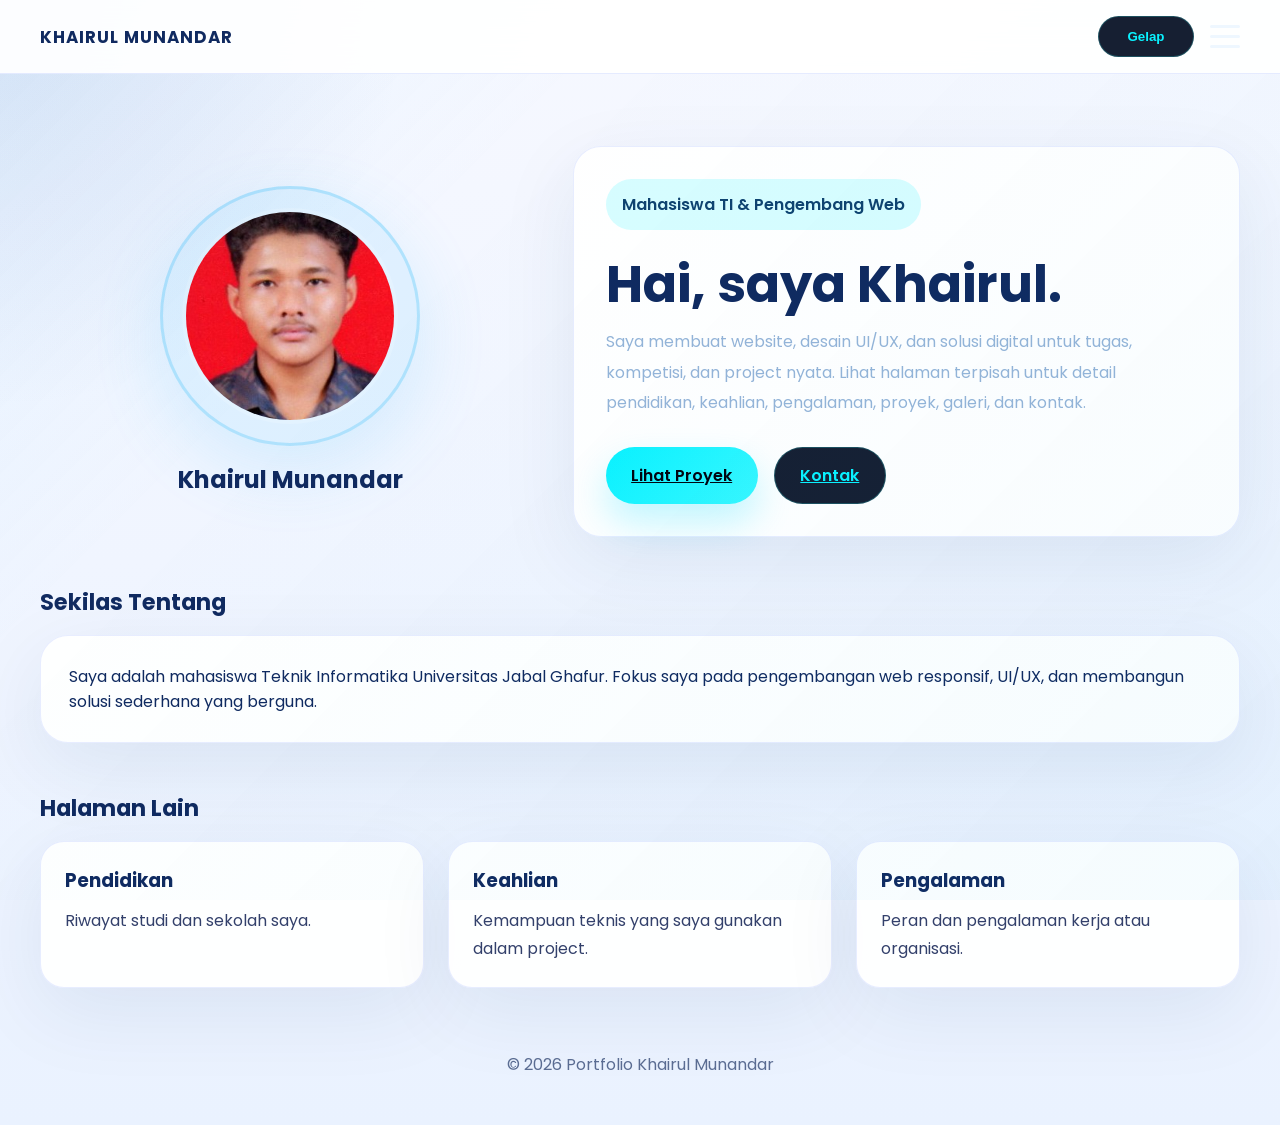
==== commit 8e66678c: "Add files via upload" ====
--- a/BIO.html
+++ b/BIO.html
@@ -22,6 +22,11 @@
     </div>
     <div class="nav-actions">
       <button id="theme-toggle" type="button" class="button button-secondary theme-toggle" aria-label="Ubah mode tema">Gelap</button>
+      <button id="hamburger" class="hamburger" aria-label="Toggle menu">
+        <span></span>
+        <span></span>
+        <span></span>
+      </button>
     </div>
     </div>
 </nav>
--- a/styles.css
+++ b/styles.css
@@ -49,6 +49,7 @@
 }
 
 nav .nav-inner {
+  position: relative;
   display: flex;
   align-items: center;
   justify-content: space-between;
@@ -66,9 +67,14 @@
 }
 
 .nav-links {
-  display: flex;
+  display: none;
   flex-wrap: wrap;
   gap: 1rem;
+  transition: max-height 0.3s ease, opacity 0.3s ease;
+}
+
+.nav-links.open {
+  display: flex;
 }
 
 .nav-links a {
@@ -475,3 +481,76 @@
   min-width: 96px;
   padding: 0.75rem 1rem;
 }
+.hamburger {
+  display: flex;
+  flex-direction: column;
+  justify-content: space-around;
+  width: 30px;
+  height: 30px;
+  background: transparent;
+  border: none;
+  cursor: pointer;
+  padding: 0;
+  margin-left: 1rem;
+}
+.hamburger span {
+  width: 100%;
+  height: 3px;
+  background: var(--text);
+  transition: 0.3s;
+  border-radius: 2px;
+}
+.hamburger.open span:nth-child(1) {
+  transform: rotate(45deg) translate(5px, 5px);
+}
+.hamburger.open span:nth-child(2) {
+  opacity: 0;
+}
+.hamburger.open span:nth-child(3) {
+  transform: rotate(-45deg) translate(7px, -6px);
+}
+.nav-links {
+  display: none;
+  position: absolute;
+  top: 100%;
+  left: 0;
+  right: 0;
+  background: rgba(0, 0, 0, 0.95);
+  backdrop-filter: blur(18px);
+  flex-direction: column;
+  align-items: center;
+  padding: 1rem 0;
+  gap: 1rem;
+  transition: max-height 0.3s ease, opacity 0.3s ease;
+  overflow: hidden;
+  border-bottom: 1px solid rgba(10, 242, 255, 0.18);
+}
+.nav-links.open {
+  display: flex;
+  max-height: 500px;
+}
+@media (max-width: 860px) {
+  .hamburger {
+    display: flex;
+  }
+  .nav-links {
+    position: absolute;
+    top: 100%;
+    left: 0;
+    right: 0;
+    background: rgba(0, 0, 0, 0.95);
+    backdrop-filter: blur(18px);
+    flex-direction: column;
+    align-items: center;
+    padding: 1rem 0;
+    max-height: 0;
+    overflow: hidden;
+    border-bottom: 1px solid rgba(10, 242, 255, 0.18);
+  }
+  .nav-links.open {
+    max-height: 500px;
+  }
+  .hero {
+    grid-template-columns: 1fr;
+  }
+}
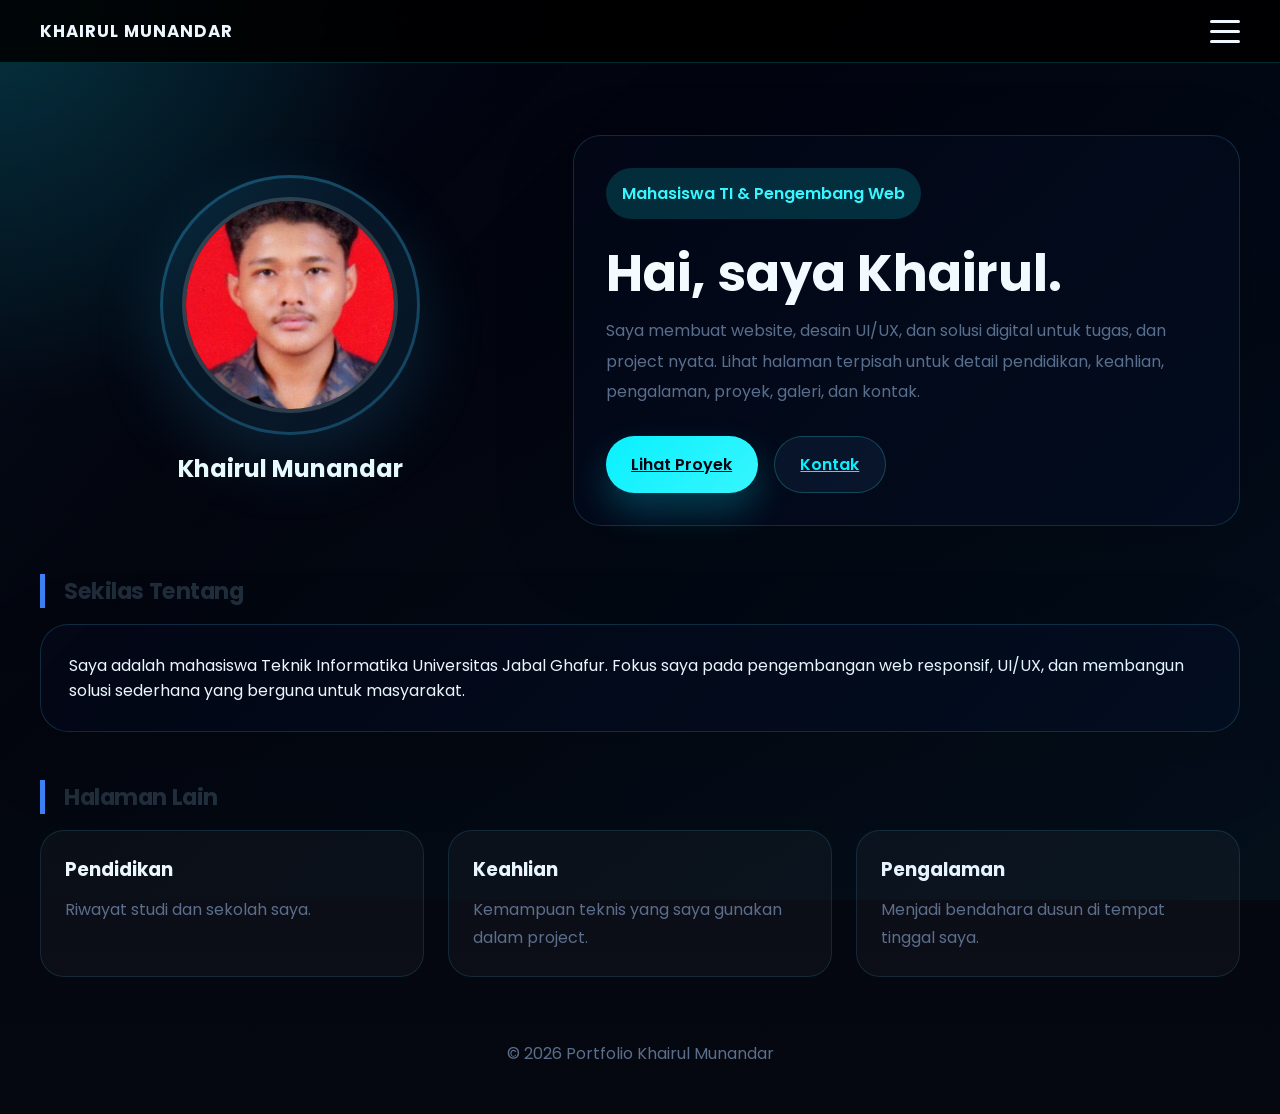
==== commit 3e15d3f6: "Add files via upload" ====
--- a/BIO.html
+++ b/BIO.html
@@ -21,7 +21,6 @@
       <a href="contact.html">Kontak</a>
     </div>
     <div class="nav-actions">
-      <button id="theme-toggle" type="button" class="button button-secondary theme-toggle" aria-label="Ubah mode tema">Gelap</button>
       <button id="hamburger" class="hamburger" aria-label="Toggle menu">
         <span></span>
         <span></span>
@@ -43,7 +42,7 @@
     <div class="hero-card">
       <span class="badge">Mahasiswa TI & Pengembang Web</span>
       <h1 class="hero-title">Hai, saya Khairul.</h1>
-      <p class="hero-subtitle">Saya membuat website, desain UI/UX, dan solusi digital untuk tugas, kompetisi, dan project nyata. Lihat halaman terpisah untuk detail pendidikan, keahlian, pengalaman, proyek, galeri, dan kontak.</p>
+      <p class="hero-subtitle">Saya membuat website, desain UI/UX, dan solusi digital untuk tugas, dan project nyata. Lihat halaman terpisah untuk detail pendidikan, keahlian, pengalaman, proyek, galeri, dan kontak.</p>
       <div class="action-group">
         <a href="projects.html" class="button button-primary">Lihat Proyek</a>
         <a href="contact.html" class="button button-secondary">Kontak</a>
@@ -54,7 +53,7 @@
   <section class="section">
     <h2>Sekilas Tentang</h2>
     <div class="section-card">
-      <p>Saya adalah mahasiswa Teknik Informatika Universitas Jabal Ghafur. Fokus saya pada pengembangan web responsif, UI/UX, dan membangun solusi sederhana yang berguna.</p>
+      <p>Saya adalah mahasiswa Teknik Informatika Universitas Jabal Ghafur. Fokus saya pada pengembangan web responsif, UI/UX, dan membangun solusi sederhana yang berguna untuk masyarakat.</p>
     </div>
   </section>
 
@@ -71,7 +70,7 @@
       </article>
       <article class="portfolio-card">
         <h3>Pengalaman</h3>
-        <p>Peran dan pengalaman kerja atau organisasi.</p>
+        <p>Menjadi bendahara dusun di tempat tinggal saya.</p>
       </article>
     </div>
   </section>
--- a/styles.css
+++ b/styles.css
@@ -42,10 +42,11 @@
 nav {
   position: sticky;
   top: 0;
-  z-index: 10;
+  z-index: 20;
   background: rgba(0, 0, 0, 0.88);
   backdrop-filter: blur(18px);
   border-bottom: 1px solid rgba(10, 242, 255, 0.18);
+  padding-top: env(safe-area-inset-top);
 }
 
 nav .nav-inner {
@@ -67,14 +68,10 @@
 }
 
 .nav-links {
-  display: none;
+  display: flex;
   flex-wrap: wrap;
   gap: 1rem;
   transition: max-height 0.3s ease, opacity 0.3s ease;
-}
-
-.nav-links.open {
-  display: flex;
 }
 
 .nav-links a {
@@ -203,6 +200,31 @@
   font-size: 1.5rem;
   font-weight: 700;
   text-align: center;
+}
+
+.profile-header {
+  display: flex;
+  justify-content: center;
+  margin-bottom: 2rem;
+}
+
+.profile-header .profile-panel {
+  padding: 1.5rem 1rem;
+}
+
+.profile-header .profile-frame {
+  width: 180px;
+  height: 180px;
+}
+
+.profile-header .profile-img {
+  width: 150px;
+  height: 150px;
+}
+
+.profile-header .profile-name {
+  font-size: 1.2rem;
+  margin-top: 0.8rem;
 }
 
 .profile-summary {
@@ -425,61 +447,10 @@
   }
 }
 
-html[data-theme="light"] {
-  color-scheme: light;
-}
-html[data-theme="light"] body {
-  background: radial-gradient(circle at top left, rgba(56, 92, 184, 0.12), transparent 24%),
-              linear-gradient(180deg, #f6f8ff 0%, #eaf2ff 100%);
-  color: #102a60;
-}
-html[data-theme="light"] body::before {
-  background: linear-gradient(135deg, rgba(56, 189, 248, 0.08), transparent 30%, rgba(14, 165, 233, 0.04));
-}
-html[data-theme="light"] nav {
-  background: rgba(255, 255, 255, 0.92);
-  border-bottom-color: rgba(112, 144, 255, 0.18);
-}
-html[data-theme="light"] .brand,
-html[data-theme="light"] .nav-links a {
-  color: #102a60;
-}
-html[data-theme="light"] .nav-links a:hover {
-  color: #1b2f65;
-}
-html[data-theme="light"] .hero-card,
-html[data-theme="light"] .section-card,
-html[data-theme="light"] .small-card,
-html[data-theme="light"] .portfolio-card,
-html[data-theme="light"] .gallery-card {
-  background: rgba(255,255,255,0.94);
-  border-color: rgba(112, 144, 255, 0.16);
-  box-shadow: 0 24px 80px rgba(15, 48, 107, 0.08);
-}
-html[data-theme="light"] .details-list,
-html[data-theme="light"] .portfolio-card p,
-html[data-theme="light"] .gallery-meta p {
-  color: #33406b;
-}
-html[data-theme="light"] .footer {
-  color: #5a6c92;
-}
-html[data-theme="light"] .badge {
-  background: rgba(10, 242, 255, 0.16);
-  color: #0f4370;
-}
-html[data-theme="light"] .profile-name,
-html[data-theme="light"] .hero-title,
-html[data-theme="light"] .section h2 {
-  color: #102a60;
-}
+
 .nav-actions {
   display: flex;
   align-items: center;
-}
-.theme-toggle {
-  min-width: 96px;
-  padding: 0.75rem 1rem;
 }
 .hamburger {
   display: flex;
@@ -533,9 +504,10 @@
   .hamburger {
     display: flex;
   }
+  .theme-toggle {
+    display: none;
+  }
   .nav-links {
-    position: absolute;
-    top: 100%;
     left: 0;
     right: 0;
     background: rgba(0, 0, 0, 0.95);
@@ -543,14 +515,164 @@
     flex-direction: column;
     align-items: center;
     padding: 1rem 0;
-    max-height: 0;
+    gap: 1rem;
+    transition: max-height 0.3s ease, opacity 0.3s ease;
     overflow: hidden;
     border-bottom: 1px solid rgba(10, 242, 255, 0.18);
   }
   .nav-links.open {
+    display: flex;
     max-height: 500px;
+  }
+  .brand {
+    position: absolute;
+    left: 50%;
+    transform: translateX(-50%);
+  }
+  .nav-actions {
+    margin-left: auto;
   }
   .hero {
     grid-template-columns: 1fr;
   }
 }
+  
+/* VARIABEL DAN RESET DASAR */
+:root {
+  --muted: #5b6e8c;
+  --card-bg: #ffffff;
+  --soft-gray: #f8fafc;
+  --border-light: #e9edf2;
+  --shadow-sm: 0 4px 10px rgba(0, 0, 0, 0.02), 0 1px 2px rgba(0, 0, 0, 0.05);
+  --shadow-hover: 0 20px 25px -12px rgba(0, 0, 0, 0.1), 0 8px 12px -6px rgba(0, 0, 0, 0.05);
+  --transition: all 0.25s ease;
+}
+
+/* LAYOUT DASAR (agar kotak persegi panjang berada di tengah) */
+.contact-container {
+  display: flex;
+  justify-content: center;
+  align-items: center;
+  min-height: 100vh;
+  padding: 2rem 1.5rem;
+  background: linear-gradient(145deg, #eef2f7 0%, #d9e0e8 100%);
+  font-family: 'Inter', system-ui, -apple-system, 'Segoe UI', Roboto, Helvetica, Arial, sans-serif;
+}
+
+/* KOTAK PERSEGI PANJANG UTAMA – SISI TUMPUL */
+.contact-card {
+  max-width: 860px;
+  width: 100%;
+  background: var(--card-bg);
+  border-radius: 36px;    /* sudut tumpul yang tegas, tetap persegi panjang */
+  box-shadow: 0 25px 45px -12px rgba(0, 0, 0, 0.25), 0 2px 6px rgba(0, 0, 0, 0.02);
+  border: 1px solid rgba(255, 255, 255, 0.5);
+  transition: var(--transition);
+}
+
+.contact-section {
+  padding: 2.2rem 2rem 2.5rem 2rem;
+}
+
+h2 {
+  font-size: 2.1rem;
+  font-weight: 700;
+  letter-spacing: -0.02em;
+  background: linear-gradient(135deg, #1f2b38, #2c3e4e);
+  background-clip: text;
+  -webkit-background-clip: text;
+  color: transparent;
+  margin-bottom: 0.75rem;
+  border-left: 5px solid #3b82f6;
+  padding-left: 1.2rem;
+}
+
+.section-intro {
+  font-size: 1rem;
+  color: var(--muted);
+  line-height: 1.6;
+  margin-bottom: 2rem;
+  max-width: 550px;
+  padding-left: 1.2rem;
+  border-left: 2px solid #e2e8f0;
+}
+
+/* GRID TOMBOL (masing-masing kotak persegi panjang & dapat diklik) */
+.social-grid {
+  display: grid;
+  grid-template-columns: repeat(auto-fit, minmax(210px, 1fr));
+  gap: 1.5rem;
+  margin-top: 0.5rem;
+}
+
+/* SETIAP LINK = KOTAK PERSEGI PANJANG DENGAN SUDUT TUMPUL, BISA DIKLIK */
+.social-link {
+  display: flex;
+  align-items: center;
+  justify-content: center;
+  gap: 0.9rem;
+  background: var(--soft-gray);
+  border: 1px solid var(--border-light);
+  border-radius: 28px;      /* sudut tumpul, bentuk persegi panjang */
+  padding: 1rem 0.8rem;
+  text-decoration: none;
+  font-weight: 600;
+  font-size: 1.1rem;
+  color: #1f2a3e;
+  transition: var(--transition);
+  cursor: pointer;
+  letter-spacing: -0.2px;
+  position: relative;
+  overflow: hidden;
+  box-shadow: var(--shadow-sm);
+}
+
+/* Efek hover yang lebih hidup */
+.social-link:hover {
+  transform: translateY(-3px);
+  background: white;
+  border-color: #cbd5e1;
+  box-shadow: var(--shadow-hover);
+  color: #0f172a;
+}
+
+/* Efek klik (active) */
+.social-link:active {
+  transform: translateY(1px);
+  transition: 0.05s linear;
+}
+
+/* Ikon diperbesar sedikit dan beri warna khas tiap platform (opsional) */
+.social-link i {
+  font-size: 1.6rem;
+  transition: transform 0.2s ease;
+}
+
+.social-link:hover i {
+  transform: scale(1.05);
+}
+
+/* Warna ikon spesifik (opsional, mempercantik) */
+.social-link:first-child i { color: #E4405F; }      /* Instagram */
+.social-link:nth-child(2) i { color: #25D366; }     /* WhatsApp */
+.social-link:nth-child(3) i { color: #0A66C2; }     /* LinkedIn */
+.social-link:nth-child(4) i { color: #ea4335; }     /* Lokasi (maps) */
+
+/* Responsif: untuk layar kecil, tombol tetap nyaman */
+@media (max-width: 560px) {
+  .contact-section {
+    padding: 1.8rem 1.2rem 2rem 1.2rem;
+  }
+  .social-link {
+    padding: 0.9rem 0.5rem;
+    font-size: 1rem;
+  }
+  h2 {
+    font-size: 1.7rem;
+    padding-left: 0.9rem;
+  }
+  .section-intro {
+    font-size: 0.9rem;
+    padding-left: 0.9rem;
+  }
+}
